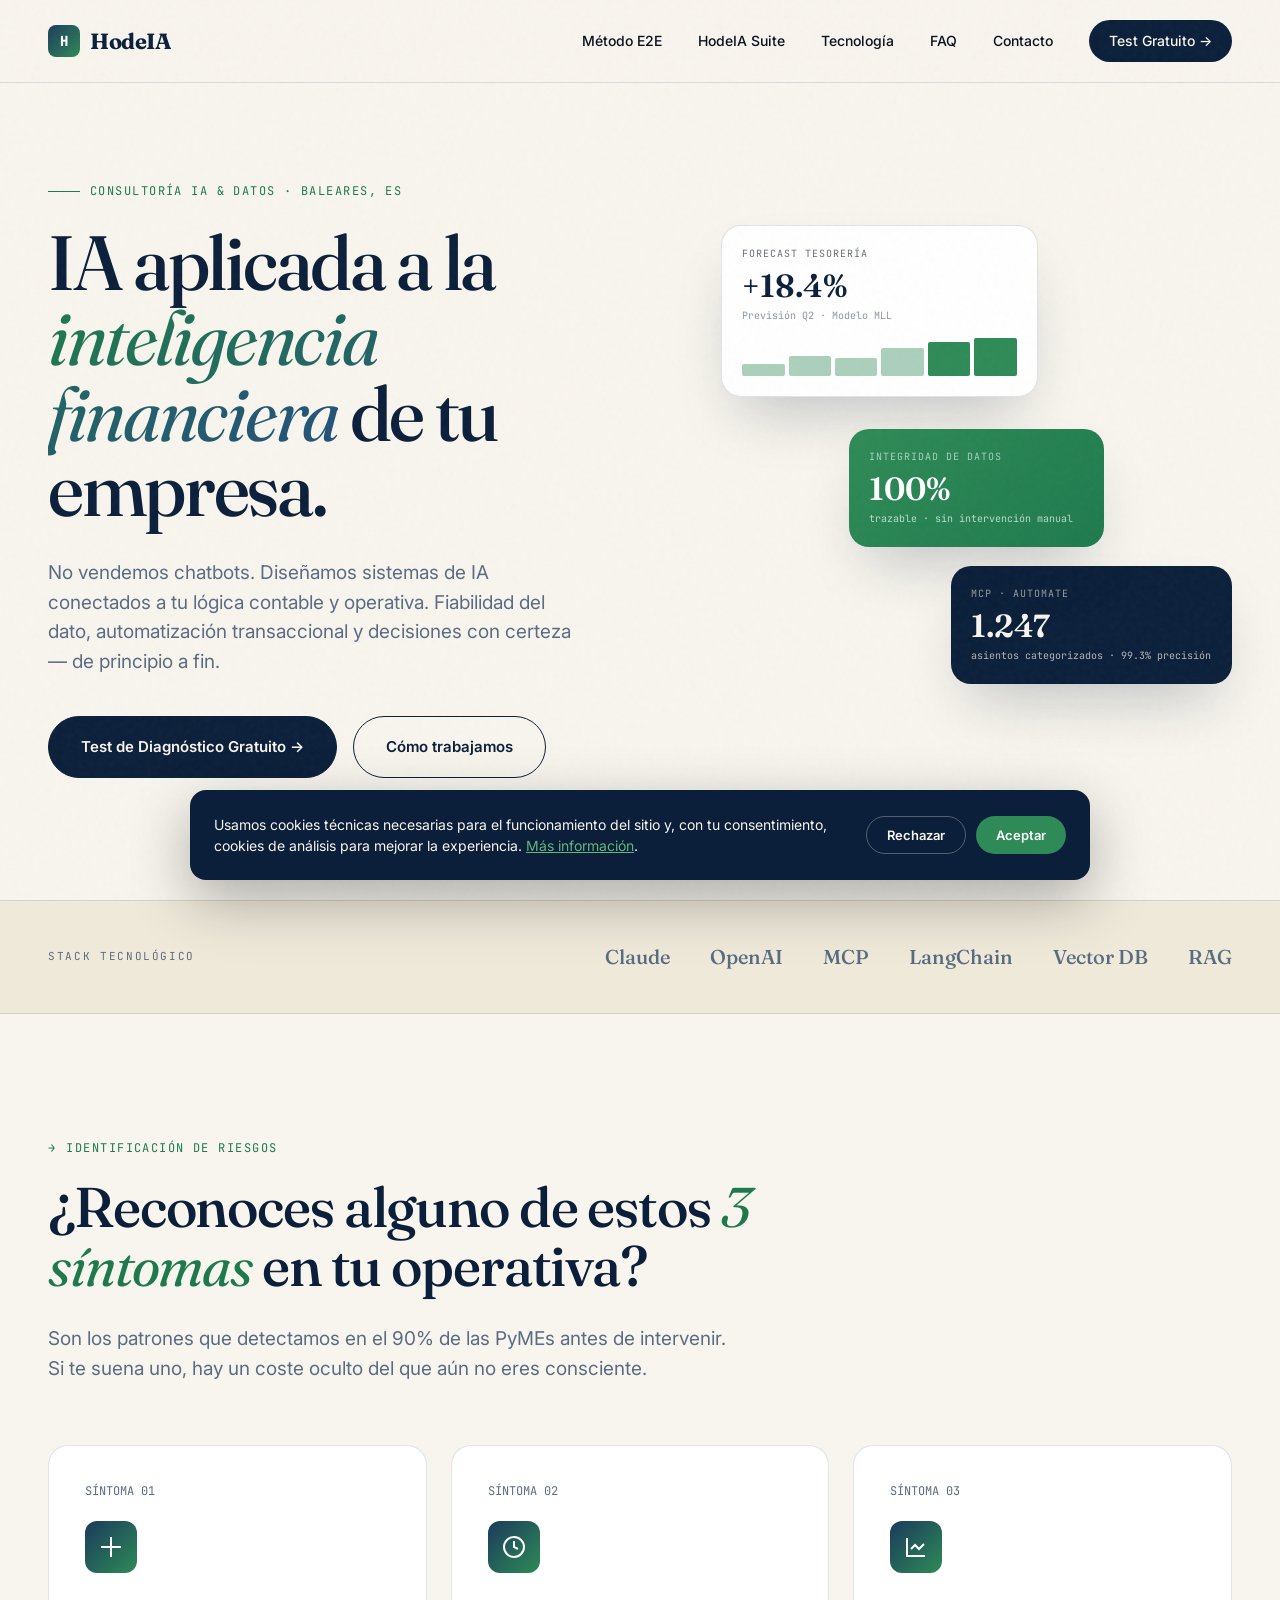
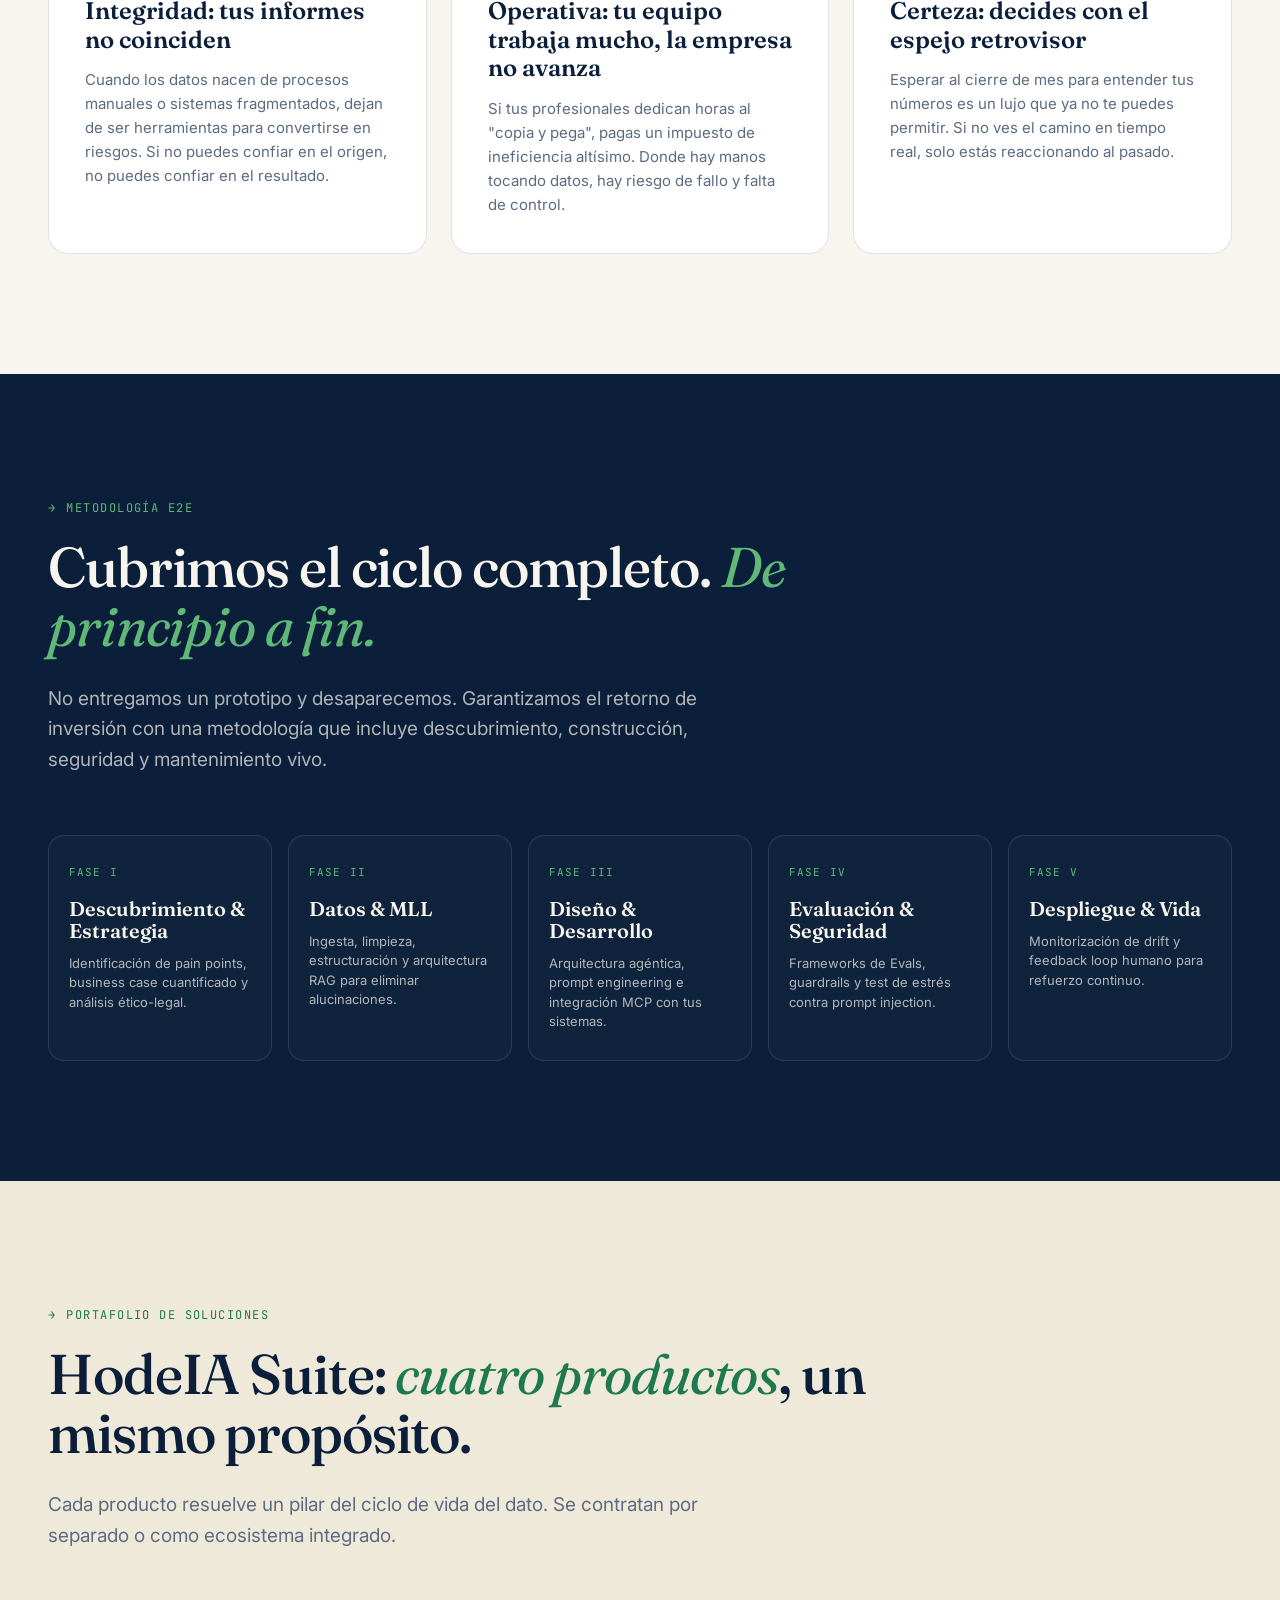
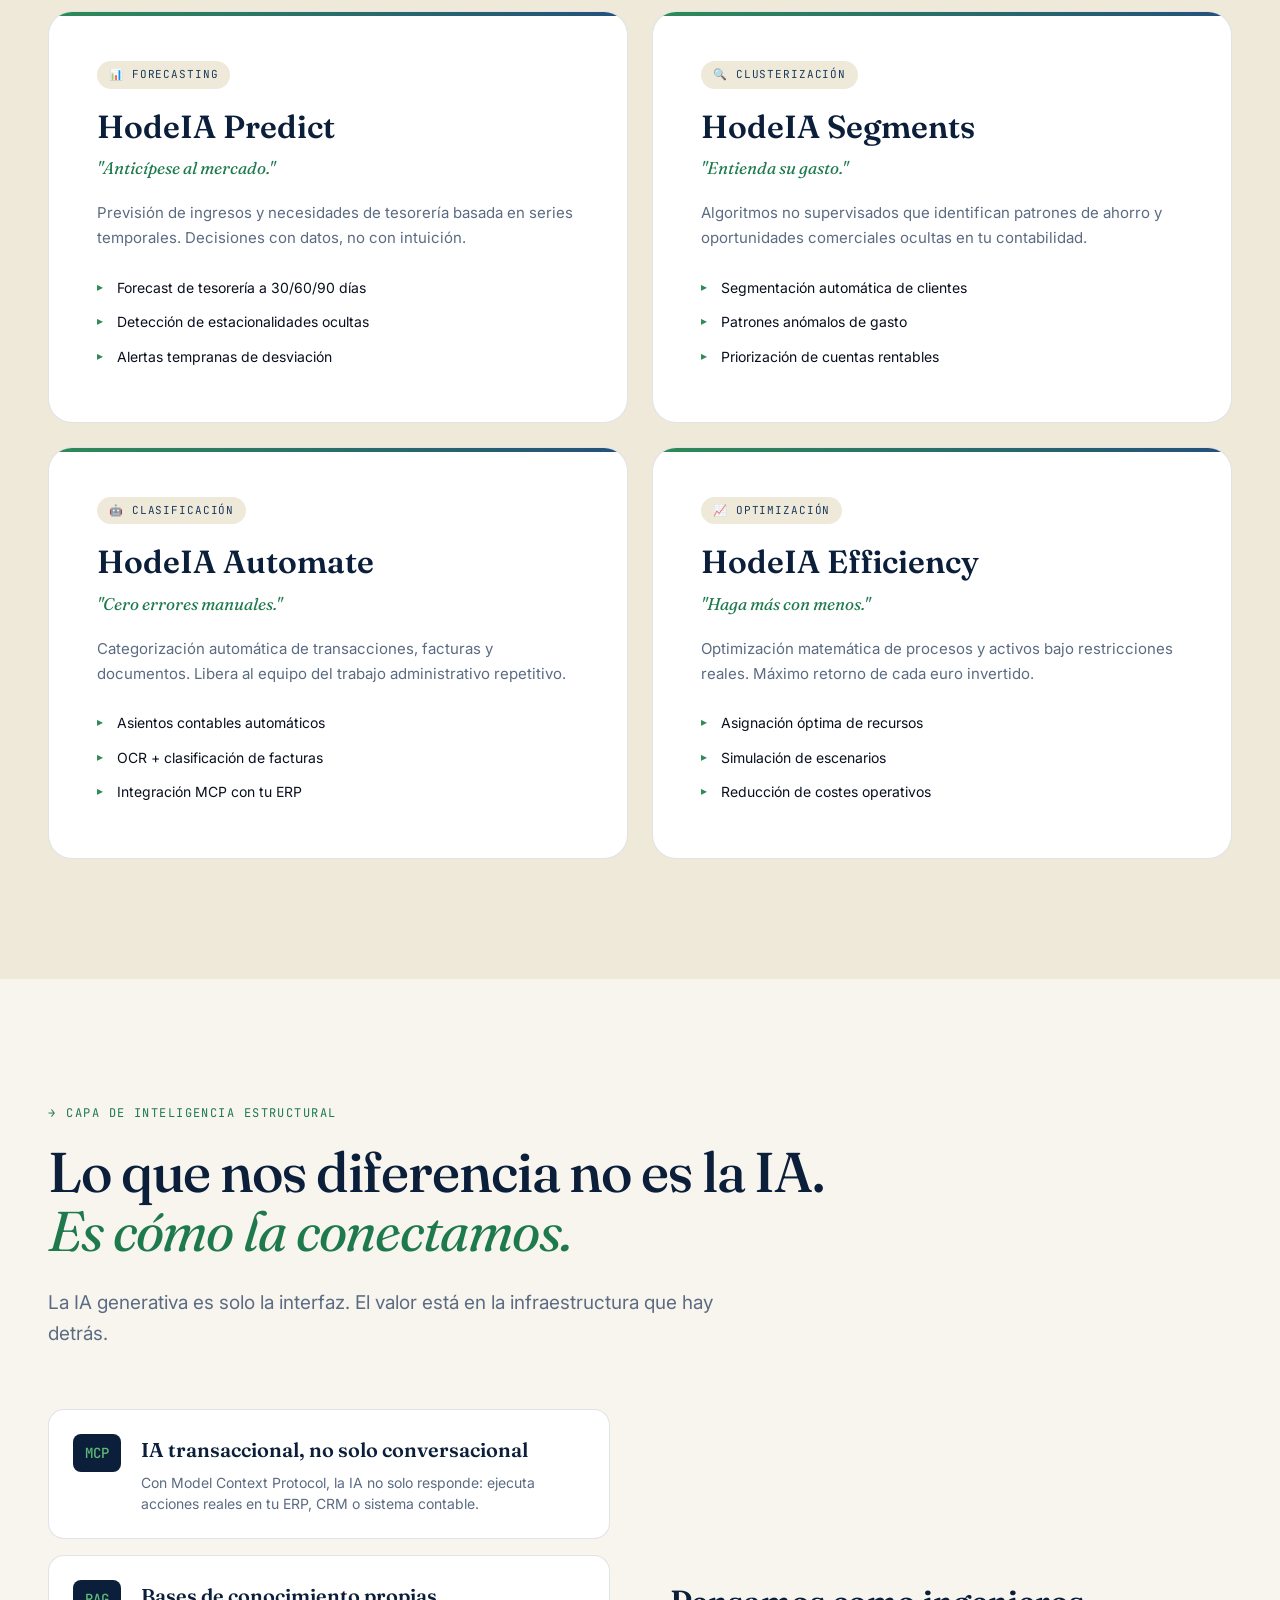
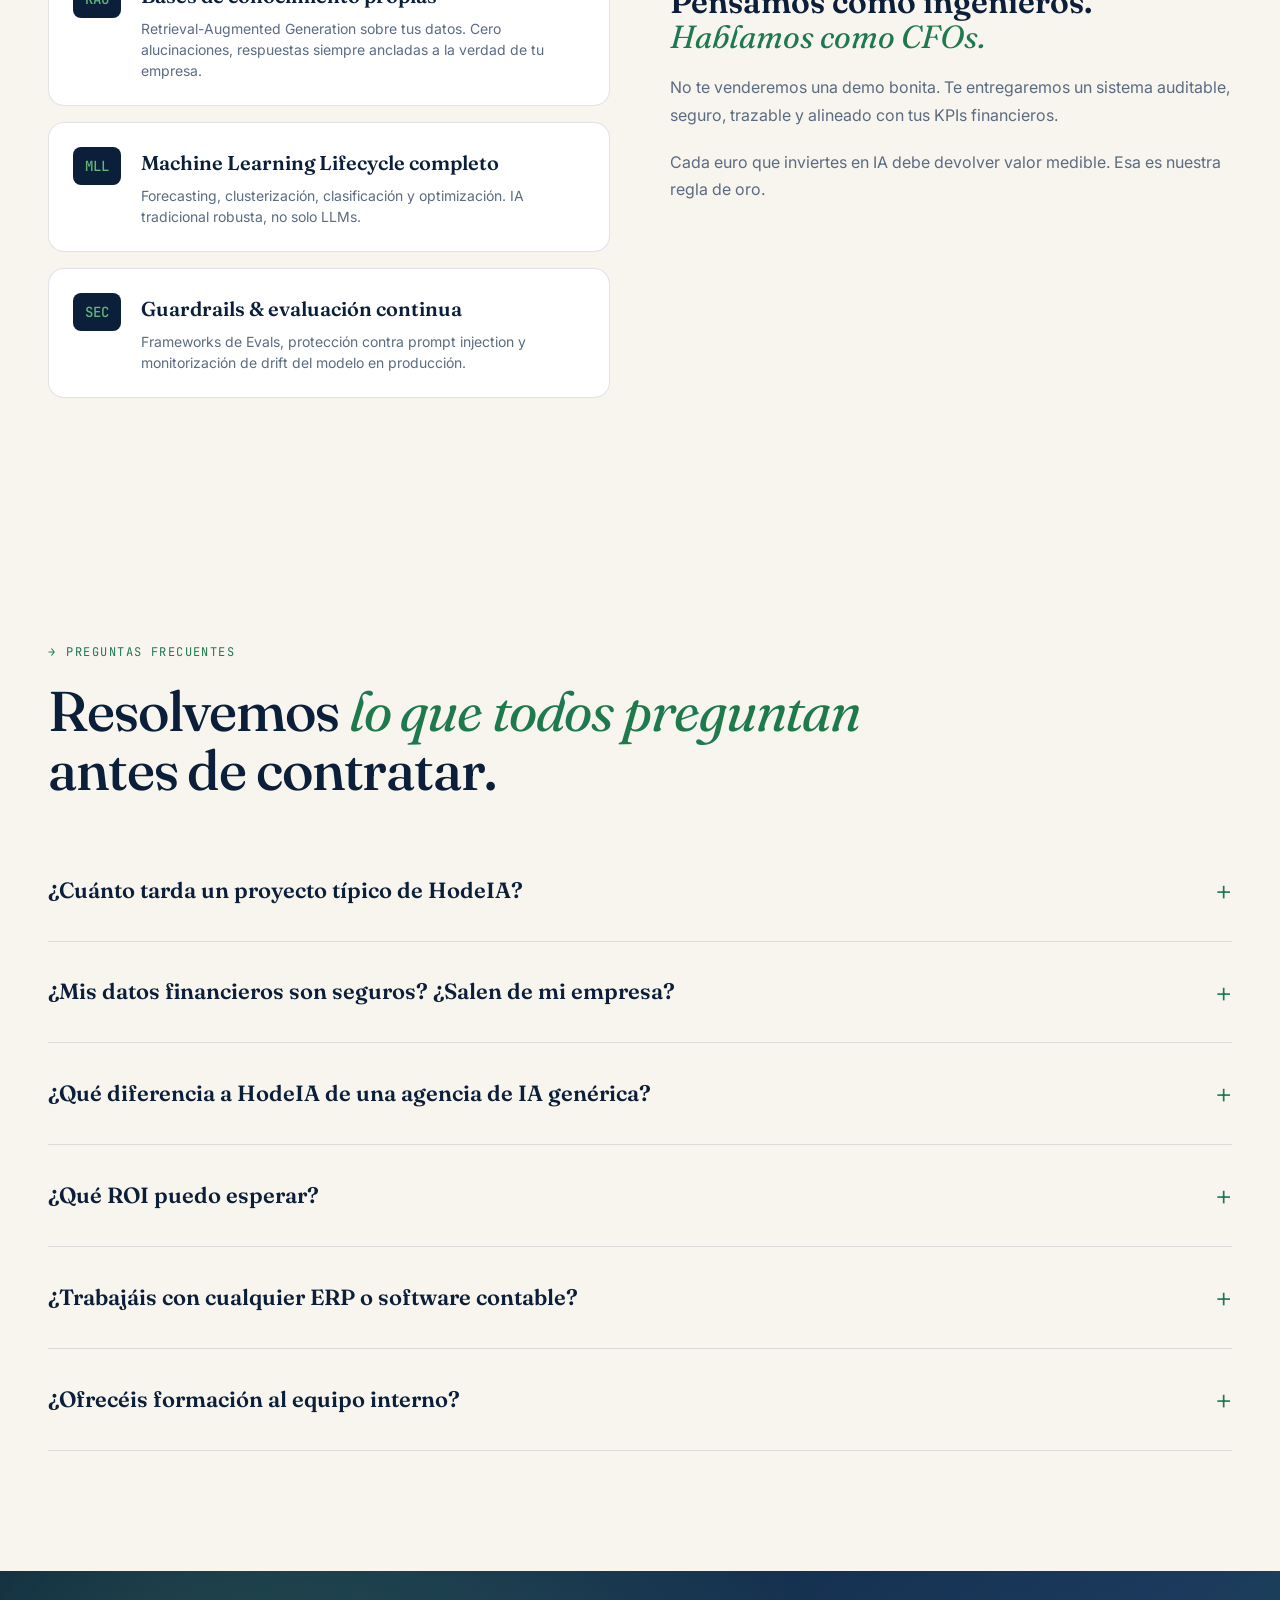
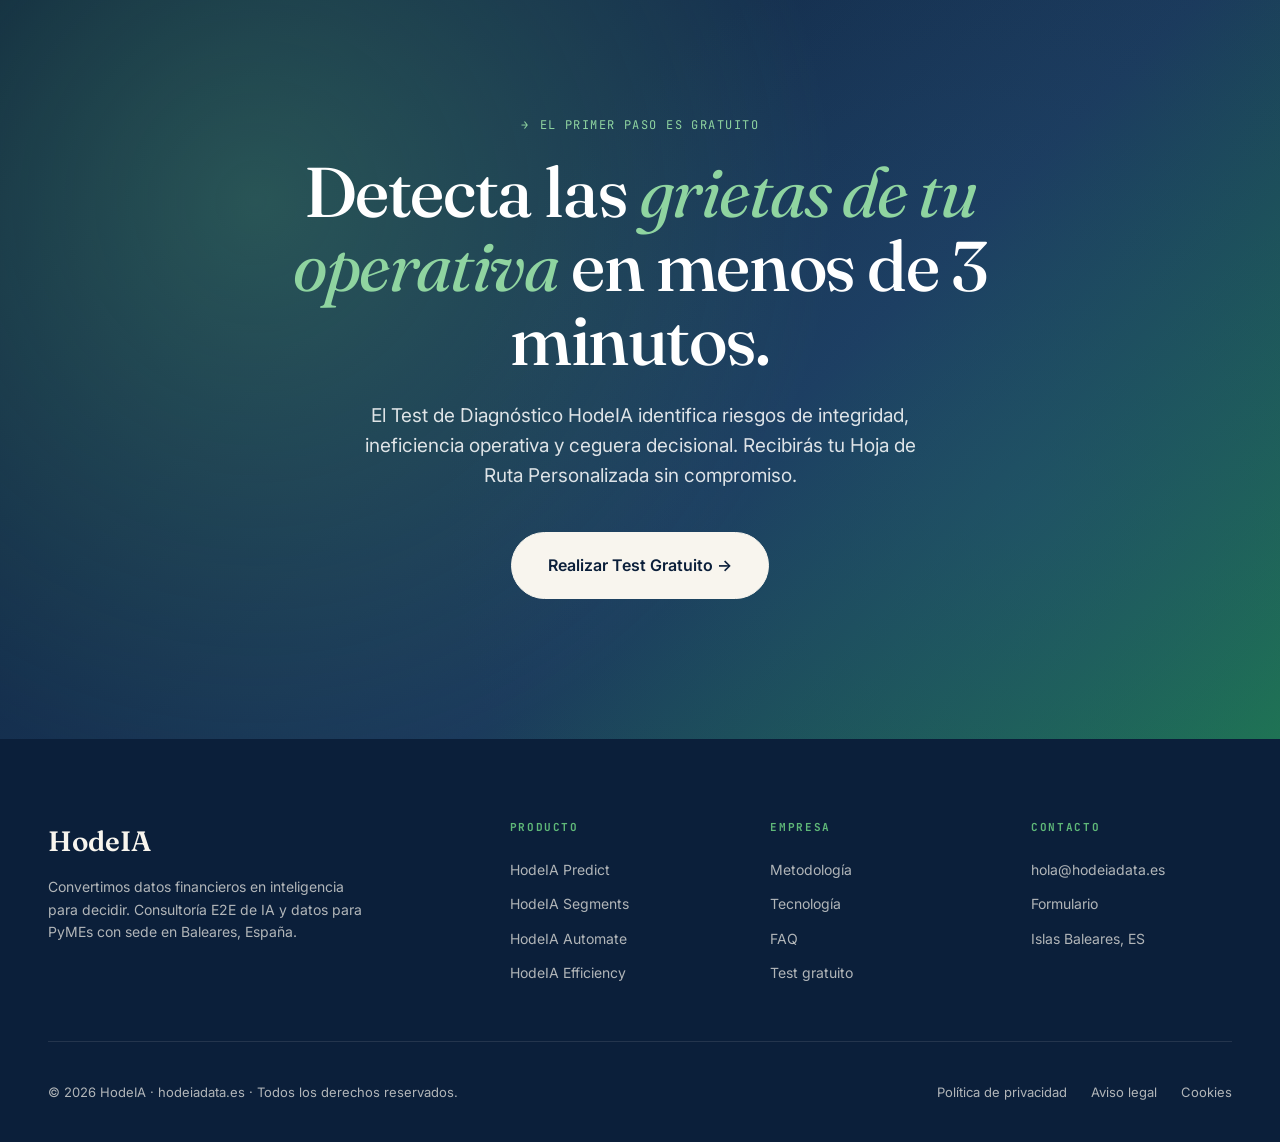
==== index.html @ e40161a8 "Primera subida de la web" ====
<!DOCTYPE html>
<html lang="es">
<head>
<meta charset="UTF-8" />
<meta name="viewport" content="width=device-width, initial-scale=1.0" />

<!-- SEO PRIMARIO -->
<title>HodeIA — Consultoría de IA y Datos para empresas | hodeiadata.es</title>
<meta name="description" content="Consultoría E2E de Inteligencia Artificial y datos para PyMEs. Saneamos tu operativa contable, automatizamos procesos con IA transaccional (MCP) y transformamos tus datos en decisiones. Baleares, España." />
<meta name="keywords" content="consultoría IA, inteligencia artificial empresas, automatización contable, MCP, RAG, machine learning PyMEs, IA Baleares, consultoría datos España" />
<meta name="author" content="HodeIA" />
<link rel="canonical" href="https://hodeiadata.es/" />

<!-- OPEN GRAPH (Facebook, LinkedIn, WhatsApp) -->
<meta property="og:type" content="website" />
<meta property="og:url" content="https://hodeiadata.es/" />
<meta property="og:title" content="HodeIA — IA aplicada a la inteligencia financiera de tu empresa" />
<meta property="og:description" content="Convertimos datos financieros en inteligencia para decidir. Consultoría E2E de IA y datos." />
<meta property="og:image" content="https://hodeiadata.es/og-image.png" />
<meta property="og:locale" content="es_ES" />

<!-- TWITTER -->
<meta name="twitter:card" content="summary_large_image" />
<meta name="twitter:title" content="HodeIA — IA aplicada a la inteligencia financiera de tu empresa" />
<meta name="twitter:description" content="Consultoría E2E de IA y datos para PyMEs." />

<!-- FAVICON -->
<link rel="icon" type="image/svg+xml" href="/favicon.svg" />
<link rel="apple-touch-icon" href="/apple-touch-icon.png" />

<!-- FUENTES -->
<link rel="preconnect" href="https://fonts.googleapis.com">
<link rel="preconnect" href="https://fonts.gstatic.com" crossorigin>
<link href="https://fonts.googleapis.com/css2?family=Fraunces:opsz,wght@9..144,400;9..144,500;9..144,600;9..144,700;9..144,900&family=Inter:wght@300;400;500;600;700&family=JetBrains+Mono:wght@400;500&display=swap" rel="stylesheet">

<!-- SCHEMA.ORG -->
<script type="application/ld+json">
{
  "@context": "https://schema.org",
  "@type": "ProfessionalService",
  "name": "HodeIA",
  "url": "https://hodeiadata.es",
  "logo": "https://hodeiadata.es/logo.png",
  "description": "Consultoría E2E de Inteligencia Artificial y datos para PyMEs. Fiabilidad del dato, automatización transaccional y decisiones con certeza.",
  "address": {
    "@type": "PostalAddress",
    "addressRegion": "Islas Baleares",
    "addressCountry": "ES"
  },
  "email": "hola@hodeiadata.es",
  "serviceType": ["Consultoría de Inteligencia Artificial", "Automatización Contable", "Machine Learning", "Análisis de Datos"],
  "areaServed": "España"
}
</script>

<link rel="stylesheet" href="/styles.css" />
</head>
<body>

<!-- ============ NAV ============ -->
<nav>
  <a href="/" class="logo">
    <span class="logo-mark">H</span>
    HodeIA
  </a>
  <div class="nav-links">
    <a href="#metodo">Método E2E</a>
    <a href="#suite">HodeIA Suite</a>
    <a href="#tecnologia">Tecnología</a>
    <a href="#faq">FAQ</a>
    <a href="/contacto.html">Contacto</a>
    <a href="https://tally.so/r/2EvxGj" class="btn-nav">Test Gratuito →</a>
  </div>
  <button class="menu-toggle" aria-label="Menú" onclick="document.querySelector('.nav-links').classList.toggle('open')">☰</button>
</nav>

<!-- ============ HERO ============ -->
<section class="hero">
  <div class="hero-content">
    <div class="hero-label">Consultoría IA & Datos · Baleares, ES</div>
    <h1>IA aplicada a la <em>inteligencia financiera</em> de tu empresa.</h1>
    <p class="lead">
      No vendemos chatbots. Diseñamos sistemas de IA conectados a tu lógica contable y operativa. Fiabilidad del dato, automatización transaccional y decisiones con certeza — de principio a fin.
    </p>
    <div class="hero-ctas">
      <a href="https://tally.so/r/2EvxGj" class="btn-primary">Test de Diagnóstico Gratuito →</a>
      <a href="#metodo" class="btn-secondary">Cómo trabajamos</a>
    </div>
  </div>
  <div class="hero-visual">
    <div class="hero-card card-1">
      <div class="card-title">Forecast Tesorería</div>
      <div class="card-value" style="color: var(--navy-900);">+18.4%</div>
      <div class="card-sub" style="color: var(--muted);">Previsión Q2 · Modelo MLL</div>
      <div class="chart-bars" style="color: var(--green-500);">
        <span></span><span></span><span></span><span></span><span></span><span></span>
      </div>
    </div>
    <div class="hero-card card-2">
      <div class="card-title">MCP · Automate</div>
      <div class="card-value">1.247</div>
      <div class="card-sub">asientos categorizados · 99.3% precisión</div>
    </div>
    <div class="hero-card card-3">
      <div class="card-title">Integridad de Datos</div>
      <div class="card-value">100%</div>
      <div class="card-sub">trazable · sin intervención manual</div>
    </div>
  </div>
</section>

<!-- ============ TRUST BAR ============ -->
<div class="trust">
  <div class="trust-inner">
    <div class="trust-label">Stack tecnológico</div>
    <div class="trust-items">
      <span>Claude</span>
      <span>OpenAI</span>
      <span>MCP</span>
      <span>LangChain</span>
      <span>Vector DB</span>
      <span>RAG</span>
    </div>
  </div>
</div>

<!-- ============ SÍNTOMAS ============ -->
<section class="symptoms" id="sintomas">
  <div class="container">
    <div class="section-label">Identificación de riesgos</div>
    <h2 class="section-title">¿Reconoces alguno de estos <em>3 síntomas</em> en tu operativa?</h2>
    <p class="section-lead">Son los patrones que detectamos en el 90% de las PyMEs antes de intervenir. Si te suena uno, hay un coste oculto del que aún no eres consciente.</p>

    <div class="symptoms-grid">
      <div class="symptom">
        <div class="symptom-num">SÍNTOMA 01</div>
        <div class="symptom-icon">
          <svg width="24" height="24" viewBox="0 0 24 24" fill="none" stroke="currentColor" stroke-width="2"><path d="M12 2v20M2 12h20"/></svg>
        </div>
        <h3>Integridad: tus informes no coinciden</h3>
        <p>Cuando los datos nacen de procesos manuales o sistemas fragmentados, dejan de ser herramientas para convertirse en riesgos. Si no puedes confiar en el origen, no puedes confiar en el resultado.</p>
      </div>
      <div class="symptom">
        <div class="symptom-num">SÍNTOMA 02</div>
        <div class="symptom-icon">
          <svg width="24" height="24" viewBox="0 0 24 24" fill="none" stroke="currentColor" stroke-width="2"><circle cx="12" cy="12" r="10"/><path d="M12 6v6l4 2"/></svg>
        </div>
        <h3>Operativa: tu equipo trabaja mucho, la empresa no avanza</h3>
        <p>Si tus profesionales dedican horas al "copia y pega", pagas un impuesto de ineficiencia altísimo. Donde hay manos tocando datos, hay riesgo de fallo y falta de control.</p>
      </div>
      <div class="symptom">
        <div class="symptom-num">SÍNTOMA 03</div>
        <div class="symptom-icon">
          <svg width="24" height="24" viewBox="0 0 24 24" fill="none" stroke="currentColor" stroke-width="2"><path d="M3 3v18h18"/><path d="M7 14l4-4 4 4 5-5"/></svg>
        </div>
        <h3>Certeza: decides con el espejo retrovisor</h3>
        <p>Esperar al cierre de mes para entender tus números es un lujo que ya no te puedes permitir. Si no ves el camino en tiempo real, solo estás reaccionando al pasado.</p>
      </div>
    </div>
  </div>
</section>

<!-- ============ MÉTODO E2E ============ -->
<section class="method" id="metodo">
  <div class="container">
    <div class="section-label">Metodología E2E</div>
    <h2 class="section-title">Cubrimos el ciclo completo. <em>De principio a fin.</em></h2>
    <p class="section-lead">No entregamos un prototipo y desaparecemos. Garantizamos el retorno de inversión con una metodología que incluye descubrimiento, construcción, seguridad y mantenimiento vivo.</p>

    <div class="phases">
      <div class="phase">
        <div class="phase-num">FASE I</div>
        <h4>Descubrimiento & Estrategia</h4>
        <p>Identificación de pain points, business case cuantificado y análisis ético-legal.</p>
      </div>
      <div class="phase">
        <div class="phase-num">FASE II</div>
        <h4>Datos & MLL</h4>
        <p>Ingesta, limpieza, estructuración y arquitectura RAG para eliminar alucinaciones.</p>
      </div>
      <div class="phase">
        <div class="phase-num">FASE III</div>
        <h4>Diseño & Desarrollo</h4>
        <p>Arquitectura agéntica, prompt engineering e integración MCP con tus sistemas.</p>
      </div>
      <div class="phase">
        <div class="phase-num">FASE IV</div>
        <h4>Evaluación & Seguridad</h4>
        <p>Frameworks de Evals, guardrails y test de estrés contra prompt injection.</p>
      </div>
      <div class="phase">
        <div class="phase-num">FASE V</div>
        <h4>Despliegue & Vida</h4>
        <p>Monitorización de drift y feedback loop humano para refuerzo continuo.</p>
      </div>
    </div>
  </div>
</section>

<!-- ============ HODEIA SUITE ============ -->
<section class="suite" id="suite">
  <div class="container">
    <div class="section-label">Portafolio de soluciones</div>
    <h2 class="section-title">HodeIA Suite: <em>cuatro productos</em>, un mismo propósito.</h2>
    <p class="section-lead">Cada producto resuelve un pilar del ciclo de vida del dato. Se contratan por separado o como ecosistema integrado.</p>

    <div class="suite-grid">
      <div class="product">
        <div class="product-tag">📊 FORECASTING</div>
        <h3>HodeIA Predict</h3>
        <div class="tagline">"Anticípese al mercado."</div>
        <p>Previsión de ingresos y necesidades de tesorería basada en series temporales. Decisiones con datos, no con intuición.</p>
        <ul>
          <li>Forecast de tesorería a 30/60/90 días</li>
          <li>Detección de estacionalidades ocultas</li>
          <li>Alertas tempranas de desviación</li>
        </ul>
      </div>
      <div class="product">
        <div class="product-tag">🔍 CLUSTERIZACIÓN</div>
        <h3>HodeIA Segments</h3>
        <div class="tagline">"Entienda su gasto."</div>
        <p>Algoritmos no supervisados que identifican patrones de ahorro y oportunidades comerciales ocultas en tu contabilidad.</p>
        <ul>
          <li>Segmentación automática de clientes</li>
          <li>Patrones anómalos de gasto</li>
          <li>Priorización de cuentas rentables</li>
        </ul>
      </div>
      <div class="product">
        <div class="product-tag">🤖 CLASIFICACIÓN</div>
        <h3>HodeIA Automate</h3>
        <div class="tagline">"Cero errores manuales."</div>
        <p>Categorización automática de transacciones, facturas y documentos. Libera al equipo del trabajo administrativo repetitivo.</p>
        <ul>
          <li>Asientos contables automáticos</li>
          <li>OCR + clasificación de facturas</li>
          <li>Integración MCP con tu ERP</li>
        </ul>
      </div>
      <div class="product">
        <div class="product-tag">📈 OPTIMIZACIÓN</div>
        <h3>HodeIA Efficiency</h3>
        <div class="tagline">"Haga más con menos."</div>
        <p>Optimización matemática de procesos y activos bajo restricciones reales. Máximo retorno de cada euro invertido.</p>
        <ul>
          <li>Asignación óptima de recursos</li>
          <li>Simulación de escenarios</li>
          <li>Reducción de costes operativos</li>
        </ul>
      </div>
    </div>
  </div>
</section>

<!-- ============ TECNOLOGÍA ============ -->
<section class="tech" id="tecnologia">
  <div class="container">
    <div class="section-label">Capa de inteligencia estructural</div>
    <h2 class="section-title">Lo que nos diferencia no es la IA. <em>Es cómo la conectamos.</em></h2>
    <p class="section-lead">La IA generativa es solo la interfaz. El valor está en la infraestructura que hay detrás.</p>

    <div class="tech-grid">
      <div class="tech-items">
        <div class="tech-item">
          <div class="tech-code">MCP</div>
          <div>
            <h4>IA transaccional, no solo conversacional</h4>
            <p>Con Model Context Protocol, la IA no solo responde: ejecuta acciones reales en tu ERP, CRM o sistema contable.</p>
          </div>
        </div>
        <div class="tech-item">
          <div class="tech-code">RAG</div>
          <div>
            <h4>Bases de conocimiento propias</h4>
            <p>Retrieval-Augmented Generation sobre tus datos. Cero alucinaciones, respuestas siempre ancladas a la verdad de tu empresa.</p>
          </div>
        </div>
        <div class="tech-item">
          <div class="tech-code">MLL</div>
          <div>
            <h4>Machine Learning Lifecycle completo</h4>
            <p>Forecasting, clusterización, clasificación y optimización. IA tradicional robusta, no solo LLMs.</p>
          </div>
        </div>
        <div class="tech-item">
          <div class="tech-code">SEC</div>
          <div>
            <h4>Guardrails & evaluación continua</h4>
            <p>Frameworks de Evals, protección contra prompt injection y monitorización de drift del modelo en producción.</p>
          </div>
        </div>
      </div>
      <div class="tech-quote">
        <h3>
          Pensamos como ingenieros. <em>Hablamos como CFOs.</em>
        </h3>
        <p>
          No te venderemos una demo bonita. Te entregaremos un sistema auditable, seguro, trazable y alineado con tus KPIs financieros.
        </p>
        <p>
          Cada euro que inviertes en IA debe devolver valor medible. Esa es nuestra regla de oro.
        </p>
      </div>
    </div>
  </div>
</section>

<!-- ============ FAQ ============ -->
<section class="faq" id="faq">
  <div class="container">
    <div class="section-label">Preguntas frecuentes</div>
    <h2 class="section-title">Resolvemos <em>lo que todos preguntan</em> antes de contratar.</h2>

    <div class="faq-list">
      <details class="faq-item">
        <summary>¿Cuánto tarda un proyecto típico de HodeIA?</summary>
        <p>Depende del alcance. Un proyecto de HodeIA Automate se entrega en 4-6 semanas. Una implantación completa E2E con arquitectura agéntica e integración MCP suele oscilar entre 3 y 5 meses. El test de diagnóstico inicial te entrega una estimación precisa en menos de 3 minutos.</p>
      </details>
      <details class="faq-item">
        <summary>¿Mis datos financieros son seguros? ¿Salen de mi empresa?</summary>
        <p>Priorizamos arquitecturas donde los datos sensibles permanecen en tu infraestructura. Usamos RAG privado, modelos locales cuando el caso lo exige y cumplimos RGPD y LOPDGDD. Cada proyecto incluye un análisis de cumplimiento legal en la Fase I.</p>
      </details>
      <details class="faq-item">
        <summary>¿Qué diferencia a HodeIA de una agencia de IA genérica?</summary>
        <p>Tres cosas: (1) fundamento económico — entendemos la lógica financiera de tu negocio, no solo la tecnológica; (2) metodología E2E — cubrimos desde el descubrimiento hasta el mantenimiento vivo; (3) IA transaccional real vía MCP — nuestros sistemas ejecutan, no solo recomiendan.</p>
      </details>
      <details class="faq-item">
        <summary>¿Qué ROI puedo esperar?</summary>
        <p>En la Fase I cuantificamos el business case antes de construir nada. Casos típicos: 40-70% de reducción en horas administrativas con HodeIA Automate, 15-25% de mejora en precisión de previsión con HodeIA Predict. Sin ROI claro, no avanzamos al desarrollo.</p>
      </details>
      <details class="faq-item">
        <summary>¿Trabajáis con cualquier ERP o software contable?</summary>
        <p>Sí. La capa MCP nos permite integrar con prácticamente cualquier sistema que exponga API o base de datos accesible: Sage, A3, Holded, SAP, Odoo, Dynamics, sistemas custom, etc. En la Fase II validamos la compatibilidad técnica.</p>
      </details>
      <details class="faq-item">
        <summary>¿Ofrecéis formación al equipo interno?</summary>
        <p>Sí. Nuestro objetivo no es generar dependencia. Cada proyecto incluye transferencia de conocimiento, documentación técnica y formación específica para que tu equipo pueda operar y evolucionar el sistema.</p>
      </details>
    </div>
  </div>
</section>

<!-- ============ CTA FINAL ============ -->
<section class="final-cta">
  <div class="container">
    <div class="section-label">El primer paso es gratuito</div>
    <h2>Detecta las <em>grietas de tu operativa</em> en menos de 3 minutos.</h2>
    <p>El Test de Diagnóstico HodeIA identifica riesgos de integridad, ineficiencia operativa y ceguera decisional. Recibirás tu Hoja de Ruta Personalizada sin compromiso.</p>
    <a href="https://tally.so/r/2EvxGj" class="btn-primary">Realizar Test Gratuito →</a>
  </div>
</section>

<!-- ============ FOOTER ============ -->
<footer>
  <div class="footer-grid">
    <div class="footer-brand">
      <h3>HodeIA</h3>
      <p>Convertimos datos financieros en inteligencia para decidir. Consultoría E2E de IA y datos para PyMEs con sede en Baleares, España.</p>
    </div>
    <div class="footer-col">
      <h5>Producto</h5>
      <a href="#suite">HodeIA Predict</a>
      <a href="#suite">HodeIA Segments</a>
      <a href="#suite">HodeIA Automate</a>
      <a href="#suite">HodeIA Efficiency</a>
    </div>
    <div class="footer-col">
      <h5>Empresa</h5>
      <a href="#metodo">Metodología</a>
      <a href="#tecnologia">Tecnología</a>
      <a href="#faq">FAQ</a>
      <a href="https://tally.so/r/2EvxGj">Test gratuito</a>
    </div>
    <div class="footer-col">
      <h5>Contacto</h5>
      <a href="mailto:hola@hodeiadata.es">hola@hodeiadata.es</a>
      <a href="/contacto.html">Formulario</a>
      <span style="display:block;padding:6px 0;font-size:14px;">Islas Baleares, ES</span>
    </div>
  </div>
  <div class="footer-bottom">
    <span>© 2026 HodeIA · hodeiadata.es · Todos los derechos reservados.</span>
    <span style="display: flex; gap: 24px; flex-wrap: wrap;">
      <a href="/privacidad.html">Política de privacidad</a>
      <a href="/aviso-legal.html">Aviso legal</a>
      <a href="/cookies.html">Cookies</a>
    </span>
  </div>
</footer>

<script>
// Cookie banner simple
(function(){
  if(localStorage.getItem('hodeia_cookies')==='accepted') return;
  var banner=document.createElement('div');
  banner.className='cookie-banner';
  banner.innerHTML='<div class="cookie-inner"><p>Usamos cookies técnicas necesarias para el funcionamiento del sitio y, con tu consentimiento, cookies de análisis para mejorar la experiencia. <a href="/cookies.html">Más información</a>.</p><div class="cookie-btns"><button onclick="rejectCookies()" class="btn-cookie-reject">Rechazar</button><button onclick="acceptCookies()" class="btn-cookie-accept">Aceptar</button></div></div>';
  document.body.appendChild(banner);
})();
function acceptCookies(){localStorage.setItem('hodeia_cookies','accepted');document.querySelector('.cookie-banner').remove();}
function rejectCookies(){localStorage.setItem('hodeia_cookies','rejected');document.querySelector('.cookie-banner').remove();}
</script>

</body>
</html>
---- styles.css ----
:root {
  --navy-900: #0B1F3A;
  --navy-800: #1B3A5C;
  --navy-700: #24507A;
  --green-600: #1E7A4D;
  --green-500: #2E8B57;
  --green-400: #5FB878;
  --green-300: #8FD4A0;
  --cream: #F8F5EE;
  --cream-dark: #EFE9DA;
  --ink: #0A0F1E;
  --muted: #5B6B82;
  --line: rgba(11, 31, 58, 0.12);
  --accent: #D97757;
}
* { margin: 0; padding: 0; box-sizing: border-box; }
html { scroll-behavior: smooth; }
body {
  font-family: 'Inter', sans-serif;
  background: var(--cream);
  color: var(--ink);
  font-size: 16px;
  line-height: 1.6;
  overflow-x: hidden;
}
body::before {
  content: '';
  position: fixed;
  inset: 0;
  pointer-events: none;
  z-index: 9999;
  opacity: 0.035;
  background-image: url("data:image/svg+xml,%3Csvg viewBox='0 0 200 200' xmlns='http://www.w3.org/2000/svg'%3E%3Cfilter id='n'%3E%3CfeTurbulence type='fractalNoise' baseFrequency='0.85' numOctaves='3'/%3E%3C/filter%3E%3Crect width='100%25' height='100%25' filter='url(%23n)'/%3E%3C/svg%3E");
}

/* ===== NAV ===== */
nav {
  position: fixed; top: 0; left: 0; right: 0; z-index: 100;
  padding: 20px 48px;
  display: flex; justify-content: space-between; align-items: center;
  backdrop-filter: blur(14px);
  background: rgba(248, 245, 238, 0.82);
  border-bottom: 1px solid var(--line);
}
.logo {
  font-family: 'Fraunces', serif;
  font-weight: 700;
  font-size: 22px;
  letter-spacing: -0.02em;
  color: var(--navy-900);
  display: flex; align-items: center; gap: 10px;
  text-decoration: none;
}
.logo-mark {
  width: 32px; height: 32px;
  background: linear-gradient(135deg, var(--navy-800), var(--green-500));
  border-radius: 8px;
  display: grid; place-items: center;
  color: white; font-weight: 900; font-size: 14px;
  font-family: 'JetBrains Mono', monospace;
}
.nav-links { display: flex; gap: 36px; align-items: center; }
.nav-links a {
  text-decoration: none; color: var(--ink);
  font-size: 14px; font-weight: 500;
  transition: color 0.2s;
}
.nav-links a:hover { color: var(--green-600); }
.btn-nav {
  background: var(--navy-900) !important; color: var(--cream) !important;
  padding: 10px 20px; border-radius: 100px;
  font-size: 13px; font-weight: 600;
  border: none; cursor: pointer;
  transition: transform 0.2s, background 0.2s;
}
.btn-nav:hover { background: var(--green-600) !important; transform: translateY(-1px); }
.menu-toggle {
  display: none;
  background: none; border: none;
  font-size: 24px; cursor: pointer;
  color: var(--navy-900);
}

/* ===== HERO ===== */
.hero {
  min-height: 100vh;
  padding: 140px 48px 80px;
  display: grid; grid-template-columns: 1.2fr 1fr; gap: 60px;
  align-items: center;
  position: relative;
  max-width: 1400px;
  margin: 0 auto;
}
.hero-label {
  font-family: 'JetBrains Mono', monospace;
  font-size: 12px;
  letter-spacing: 0.12em;
  text-transform: uppercase;
  color: var(--green-600);
  margin-bottom: 24px;
  display: flex; align-items: center; gap: 10px;
}
.hero-label::before {
  content: ''; width: 32px; height: 1px; background: var(--green-600);
}
.hero h1 {
  font-family: 'Fraunces', serif;
  font-size: clamp(40px, 6vw, 84px);
  font-weight: 500;
  line-height: 0.98;
  letter-spacing: -0.03em;
  color: var(--navy-900);
  margin-bottom: 32px;
}
.hero h1 em {
  font-style: italic;
  font-weight: 400;
  background: linear-gradient(135deg, var(--green-600), var(--navy-700));
  -webkit-background-clip: text;
  -webkit-text-fill-color: transparent;
  background-clip: text;
}
.hero p.lead {
  font-size: 19px;
  color: var(--muted);
  margin-bottom: 40px;
  max-width: 540px;
  line-height: 1.55;
}
.hero-ctas { display: flex; gap: 16px; flex-wrap: wrap; }
.btn-primary {
  background: var(--navy-900); color: var(--cream);
  padding: 18px 32px; border-radius: 100px;
  font-size: 15px; font-weight: 600;
  text-decoration: none; display: inline-flex; align-items: center; gap: 10px;
  transition: all 0.3s;
  border: 1px solid var(--navy-900);
  cursor: pointer;
}
.btn-primary:hover { background: var(--green-600); border-color: var(--green-600); transform: translateY(-2px); }
.btn-secondary {
  background: transparent; color: var(--navy-900);
  padding: 18px 32px; border-radius: 100px;
  font-size: 15px; font-weight: 600;
  text-decoration: none; display: inline-flex; align-items: center; gap: 10px;
  border: 1px solid var(--navy-900);
  transition: all 0.3s;
}
.btn-secondary:hover { background: var(--navy-900); color: var(--cream); }

.hero-visual {
  position: relative;
  aspect-ratio: 1;
  max-width: 520px;
  justify-self: end;
  width: 100%;
}
.hero-card {
  position: absolute;
  background: white;
  border-radius: 20px;
  padding: 20px;
  box-shadow: 0 30px 60px -20px rgba(11, 31, 58, 0.25);
  font-family: 'JetBrains Mono', monospace;
  font-size: 11px;
}
.card-1 {
  top: 0; left: 0; width: 62%;
  border: 1px solid var(--line);
  animation: float1 6s ease-in-out infinite;
}
.card-2 {
  bottom: 10%; right: 0; width: 55%;
  background: var(--navy-900); color: var(--cream);
  animation: float2 7s ease-in-out infinite;
}
.card-3 {
  top: 40%; left: 25%; width: 50%;
  background: linear-gradient(135deg, var(--green-500), var(--green-600));
  color: white;
  animation: float3 5s ease-in-out infinite;
}
@keyframes float1 { 0%,100% { transform: translateY(0); } 50% { transform: translateY(-12px); } }
@keyframes float2 { 0%,100% { transform: translateY(0); } 50% { transform: translateY(10px); } }
@keyframes float3 { 0%,100% { transform: translate(-50%,-50%) rotate(-3deg); } 50% { transform: translate(-50%,-45%) rotate(-5deg); } }
.card-title { opacity: 0.6; font-size: 10px; margin-bottom: 8px; text-transform: uppercase; letter-spacing: 0.1em; }
.card-value { font-family: 'Fraunces', serif; font-size: 32px; font-weight: 600; line-height: 1; }
.card-sub { font-size: 10px; margin-top: 6px; opacity: 0.7; }
.chart-bars { display: flex; gap: 4px; align-items: flex-end; height: 40px; margin-top: 12px; }
.chart-bars span { flex: 1; background: currentColor; opacity: 0.4; border-radius: 2px; }
.chart-bars span:nth-child(1) { height: 30%; }
.chart-bars span:nth-child(2) { height: 50%; }
.chart-bars span:nth-child(3) { height: 45%; }
.chart-bars span:nth-child(4) { height: 70%; }
.chart-bars span:nth-child(5) { height: 85%; opacity: 1; }
.chart-bars span:nth-child(6) { height: 95%; opacity: 1; }

/* ===== TRUST BAR ===== */
.trust {
  padding: 40px 48px;
  border-top: 1px solid var(--line);
  border-bottom: 1px solid var(--line);
  background: var(--cream-dark);
}
.trust-inner { max-width: 1200px; margin: 0 auto; display: flex; align-items: center; justify-content: space-between; flex-wrap: wrap; gap: 30px; }
.trust-label { font-family: 'JetBrains Mono', monospace; font-size: 11px; text-transform: uppercase; letter-spacing: 0.15em; color: var(--muted); }
.trust-items { display: flex; gap: 40px; flex-wrap: wrap; font-family: 'Fraunces', serif; font-size: 20px; font-weight: 500; color: var(--navy-800); }
.trust-items span { opacity: 0.7; }

/* ===== SECTION BASE ===== */
section { padding: 120px 48px; }
.container { max-width: 1200px; margin: 0 auto; }
.section-label {
  font-family: 'JetBrains Mono', monospace;
  font-size: 12px;
  letter-spacing: 0.12em;
  text-transform: uppercase;
  color: var(--green-600);
  margin-bottom: 20px;
  display: inline-flex; align-items: center; gap: 10px;
}
.section-label::before { content: '→'; }
h2.section-title {
  font-family: 'Fraunces', serif;
  font-size: clamp(32px, 4.5vw, 56px);
  font-weight: 500;
  line-height: 1.05;
  letter-spacing: -0.02em;
  color: var(--navy-900);
  margin-bottom: 28px;
  max-width: 820px;
}
h2.section-title em { font-style: italic; color: var(--green-600); font-weight: 400; }
.section-lead {
  font-size: 19px; color: var(--muted); max-width: 680px; line-height: 1.6;
  margin-bottom: 60px;
}

/* ===== SYMPTOMS ===== */
.symptoms { background: var(--cream); }
.symptoms-grid { display: grid; grid-template-columns: repeat(3, 1fr); gap: 24px; margin-top: 40px; }
.symptom {
  background: white;
  border: 1px solid var(--line);
  border-radius: 20px;
  padding: 36px;
  transition: all 0.3s;
  position: relative;
  overflow: hidden;
}
.symptom:hover { transform: translateY(-6px); border-color: var(--green-500); box-shadow: 0 20px 40px -20px rgba(11, 31, 58, 0.2); }
.symptom-num {
  font-family: 'JetBrains Mono', monospace;
  font-size: 12px; color: var(--muted);
  margin-bottom: 20px;
}
.symptom-icon {
  width: 52px; height: 52px;
  border-radius: 12px;
  background: linear-gradient(135deg, var(--navy-800), var(--green-500));
  display: grid; place-items: center;
  color: white; margin-bottom: 24px;
}
.symptom h3 {
  font-family: 'Fraunces', serif;
  font-size: 24px; font-weight: 600;
  color: var(--navy-900); margin-bottom: 14px;
  line-height: 1.2;
}
.symptom p { color: var(--muted); font-size: 15px; line-height: 1.6; }

/* ===== METHOD E2E ===== */
.method {
  background: var(--navy-900);
  color: var(--cream);
  position: relative;
}
.method .section-label { color: var(--green-400); }
.method h2.section-title { color: var(--cream); }
.method h2.section-title em { color: var(--green-400); }
.method .section-lead { color: rgba(248, 245, 238, 0.7); }
.phases { display: grid; grid-template-columns: repeat(5, 1fr); gap: 16px; margin-top: 60px; }
.phase {
  padding: 28px 20px;
  border: 1px solid rgba(248, 245, 238, 0.12);
  border-radius: 16px;
  background: rgba(255, 255, 255, 0.02);
  transition: all 0.3s;
  cursor: default;
}
.phase:hover { border-color: var(--green-400); background: rgba(95, 184, 120, 0.05); transform: translateY(-4px); }
.phase-num {
  font-family: 'JetBrains Mono', monospace;
  font-size: 11px; color: var(--green-400);
  margin-bottom: 16px; letter-spacing: 0.1em;
}
.phase h4 {
  font-family: 'Fraunces', serif;
  font-size: 20px; font-weight: 600;
  margin-bottom: 12px; line-height: 1.1;
}
.phase p { font-size: 13px; line-height: 1.5; opacity: 0.7; }

/* ===== SUITE ===== */
.suite { background: var(--cream-dark); }
.suite-grid { display: grid; grid-template-columns: repeat(2, 1fr); gap: 24px; margin-top: 40px; }
.product {
  background: white;
  border-radius: 24px;
  padding: 48px;
  border: 1px solid var(--line);
  position: relative;
  overflow: hidden;
  transition: all 0.3s;
}
.product:hover { transform: translateY(-6px); box-shadow: 0 30px 60px -20px rgba(11, 31, 58, 0.2); }
.product::before {
  content: '';
  position: absolute; top: 0; left: 0; right: 0; height: 4px;
  background: linear-gradient(90deg, var(--green-500), var(--navy-700));
}
.product-tag {
  display: inline-block;
  font-family: 'JetBrains Mono', monospace;
  font-size: 11px;
  padding: 5px 12px;
  border-radius: 100px;
  background: var(--cream-dark);
  color: var(--navy-800);
  margin-bottom: 20px;
  letter-spacing: 0.08em;
}
.product h3 {
  font-family: 'Fraunces', serif;
  font-size: 32px; font-weight: 600;
  color: var(--navy-900); margin-bottom: 10px;
  line-height: 1.1;
}
.product .tagline {
  font-family: 'Fraunces', serif;
  font-style: italic;
  color: var(--green-600);
  font-size: 17px;
  margin-bottom: 20px;
}
.product p { color: var(--muted); font-size: 15px; line-height: 1.65; margin-bottom: 20px; }
.product ul { list-style: none; }
.product ul li {
  font-size: 14px; color: var(--ink);
  padding: 6px 0; padding-left: 20px; position: relative;
}
.product ul li::before {
  content: '▸'; position: absolute; left: 0; color: var(--green-500);
  font-size: 12px;
}

/* ===== TECH DIFFERENTIAL ===== */
.tech {
  background: var(--cream);
  position: relative;
}
.tech-grid { display: grid; grid-template-columns: 1fr 1fr; gap: 60px; align-items: center; }
.tech-items { display: flex; flex-direction: column; gap: 16px; }
.tech-item {
  padding: 24px; border: 1px solid var(--line);
  border-radius: 16px; background: white;
  display: flex; gap: 20px; align-items: flex-start;
  transition: all 0.3s;
}
.tech-item:hover { border-color: var(--green-500); transform: translateX(6px); }
.tech-code {
  font-family: 'JetBrains Mono', monospace;
  font-size: 14px;
  background: var(--navy-900);
  color: var(--green-400);
  padding: 8px 12px;
  border-radius: 8px;
  flex-shrink: 0;
  font-weight: 500;
}
.tech-item h4 {
  font-family: 'Fraunces', serif;
  font-size: 20px; color: var(--navy-900);
  margin-bottom: 6px; font-weight: 600;
}
.tech-item p { font-size: 14px; color: var(--muted); line-height: 1.5; }
.tech-quote h3 {
  font-family: 'Fraunces', serif;
  font-size: 32px; color: var(--navy-900);
  margin-bottom: 20px; line-height: 1.1; font-weight: 600;
}
.tech-quote h3 em { color: var(--green-600); font-weight: 400; }
.tech-quote p { color: var(--muted); font-size: 16px; line-height: 1.7; margin-bottom: 20px; }

/* ===== CTA FINAL ===== */
.final-cta {
  background: linear-gradient(135deg, var(--navy-900) 0%, var(--navy-800) 60%, var(--green-600) 100%);
  color: white; text-align: center;
  padding: 140px 48px;
  position: relative; overflow: hidden;
}
.final-cta::before {
  content: ''; position: absolute; inset: 0;
  background-image: radial-gradient(circle at 20% 30%, rgba(95, 184, 120, 0.3), transparent 50%),
                     radial-gradient(circle at 80% 70%, rgba(36, 80, 122, 0.4), transparent 50%);
}
.final-cta .container { position: relative; }
.final-cta .section-label { color: var(--green-300); justify-content: center; }
.final-cta h2 {
  font-family: 'Fraunces', serif;
  font-size: clamp(36px, 5.5vw, 72px);
  font-weight: 500; line-height: 1.05;
  letter-spacing: -0.02em;
  margin-bottom: 24px; max-width: 900px;
  margin-left: auto; margin-right: auto;
  color: white;
}
.final-cta h2 em { font-style: italic; color: var(--green-300); font-weight: 400; }
.final-cta p {
  font-size: 19px; opacity: 0.85; max-width: 580px;
  margin: 0 auto 40px; line-height: 1.6;
}
.final-cta .btn-primary {
  background: var(--cream); color: var(--navy-900);
  border-color: var(--cream);
  font-size: 16px; padding: 20px 36px;
}
.final-cta .btn-primary:hover { background: var(--green-400); border-color: var(--green-400); color: var(--navy-900); }

/* ===== FAQ ===== */
.faq { background: var(--cream); }
.faq-list { margin-top: 40px; }
.faq-item {
  border-bottom: 1px solid var(--line);
  padding: 28px 0;
  cursor: pointer;
}
.faq-item summary {
  font-family: 'Fraunces', serif;
  font-size: 22px; font-weight: 600;
  color: var(--navy-900);
  list-style: none;
  display: flex; justify-content: space-between; align-items: center;
  gap: 20px;
}
.faq-item summary::-webkit-details-marker { display: none; }
.faq-item summary::after {
  content: '+';
  font-size: 28px; color: var(--green-600);
  transition: transform 0.3s;
  font-family: 'Inter', sans-serif;
  font-weight: 300;
}
.faq-item[open] summary::after { transform: rotate(45deg); }
.faq-item p {
  margin-top: 16px;
  color: var(--muted); font-size: 16px;
  line-height: 1.7;
}

/* ===== FOOTER ===== */
footer {
  background: var(--navy-900);
  color: rgba(248, 245, 238, 0.7);
  padding: 80px 48px 40px;
}
.footer-grid {
  max-width: 1200px; margin: 0 auto;
  display: grid; grid-template-columns: 2fr 1fr 1fr 1fr; gap: 60px;
  padding-bottom: 50px;
  border-bottom: 1px solid rgba(248, 245, 238, 0.1);
}
.footer-brand h3 {
  font-family: 'Fraunces', serif;
  font-size: 28px; color: var(--cream);
  margin-bottom: 12px; font-weight: 600;
}
.footer-brand p { font-size: 14px; line-height: 1.6; max-width: 320px; }
.footer-col h5 {
  font-family: 'JetBrains Mono', monospace;
  font-size: 11px; text-transform: uppercase;
  letter-spacing: 0.15em; color: var(--green-400);
  margin-bottom: 16px;
}
.footer-col a {
  display: block; color: rgba(248, 245, 238, 0.7);
  text-decoration: none; font-size: 14px;
  padding: 6px 0; transition: color 0.2s;
}
.footer-col a:hover { color: var(--green-400); }
.footer-bottom {
  max-width: 1200px; margin: 40px auto 0;
  display: flex; justify-content: space-between; align-items: center;
  font-size: 13px; flex-wrap: wrap; gap: 20px;
}
.footer-bottom a { color: inherit; text-decoration: none; transition: color 0.2s; }
.footer-bottom a:hover { color: var(--green-400); }

/* ===== LEGAL PAGES ===== */
.legal-page {
  padding: 140px 48px 80px;
  max-width: 860px;
  margin: 0 auto;
}
.legal-page h1 {
  font-family: 'Fraunces', serif;
  font-size: clamp(36px, 5vw, 56px);
  font-weight: 500;
  color: var(--navy-900);
  margin-bottom: 16px;
  letter-spacing: -0.02em;
  line-height: 1.05;
}
.legal-page .updated {
  font-family: 'JetBrains Mono', monospace;
  font-size: 12px;
  color: var(--muted);
  margin-bottom: 50px;
  text-transform: uppercase;
  letter-spacing: 0.1em;
}
.legal-page h2 {
  font-family: 'Fraunces', serif;
  font-size: 26px;
  color: var(--navy-900);
  margin-top: 40px;
  margin-bottom: 16px;
  font-weight: 600;
}
.legal-page h3 {
  font-family: 'Fraunces', serif;
  font-size: 20px;
  color: var(--navy-800);
  margin-top: 28px;
  margin-bottom: 12px;
  font-weight: 600;
}
.legal-page p, .legal-page li {
  color: var(--ink);
  font-size: 16px;
  line-height: 1.75;
  margin-bottom: 14px;
}
.legal-page ul, .legal-page ol {
  padding-left: 24px;
  margin-bottom: 16px;
}
.legal-page a {
  color: var(--green-600);
  text-decoration: underline;
}
.legal-page strong { color: var(--navy-900); }

/* ===== CONTACT FORM ===== */
.contact-page {
  padding: 140px 48px 80px;
  max-width: 900px;
  margin: 0 auto;
}
.contact-page h1 {
  font-family: 'Fraunces', serif;
  font-size: clamp(36px, 5vw, 56px);
  font-weight: 500;
  color: var(--navy-900);
  margin-bottom: 16px;
  letter-spacing: -0.02em;
}
.contact-page h1 em { font-style: italic; color: var(--green-600); font-weight: 400; }
.contact-page .lead {
  font-size: 19px; color: var(--muted);
  margin-bottom: 50px; max-width: 600px;
}
.contact-form {
  background: white;
  border: 1px solid var(--line);
  border-radius: 20px;
  padding: 40px;
  display: flex; flex-direction: column; gap: 20px;
}
.form-row { display: grid; grid-template-columns: 1fr 1fr; gap: 20px; }
.form-group label {
  display: block;
  font-family: 'JetBrains Mono', monospace;
  font-size: 11px;
  text-transform: uppercase;
  letter-spacing: 0.1em;
  color: var(--navy-800);
  margin-bottom: 8px;
}
.form-group input, .form-group select, .form-group textarea {
  width: 100%;
  padding: 14px 16px;
  border: 1px solid var(--line);
  border-radius: 10px;
  font-family: 'Inter', sans-serif;
  font-size: 15px;
  background: var(--cream);
  color: var(--ink);
  transition: border-color 0.2s;
}
.form-group input:focus, .form-group select:focus, .form-group textarea:focus {
  outline: none;
  border-color: var(--green-500);
}
.form-group textarea { min-height: 140px; resize: vertical; }
.form-checkbox {
  display: flex; gap: 12px; align-items: flex-start;
  font-size: 14px; color: var(--muted); line-height: 1.5;
}
.form-checkbox input { width: auto; margin-top: 3px; }
.form-checkbox a { color: var(--green-600); text-decoration: underline; }
.contact-channels {
  display: grid; grid-template-columns: repeat(3, 1fr);
  gap: 20px; margin-top: 50px;
}
.channel {
  background: var(--cream-dark);
  padding: 24px; border-radius: 16px;
  text-align: center;
}
.channel h4 {
  font-family: 'JetBrains Mono', monospace;
  font-size: 11px; text-transform: uppercase;
  letter-spacing: 0.1em; color: var(--muted);
  margin-bottom: 10px;
}
.channel p {
  font-family: 'Fraunces', serif;
  font-size: 18px; font-weight: 600;
  color: var(--navy-900);
}
.channel a { color: inherit; text-decoration: none; }
.channel a:hover { color: var(--green-600); }

/* ===== COOKIE BANNER ===== */
.cookie-banner {
  position: fixed;
  bottom: 20px; left: 20px; right: 20px;
  max-width: 900px; margin: 0 auto;
  background: var(--navy-900);
  color: var(--cream);
  border-radius: 16px;
  padding: 24px;
  box-shadow: 0 20px 60px rgba(0,0,0,0.3);
  z-index: 10000;
}
.cookie-inner {
  display: flex; align-items: center; gap: 24px;
  flex-wrap: wrap; justify-content: space-between;
}
.cookie-inner p { font-size: 14px; line-height: 1.5; flex: 1; min-width: 260px; margin: 0; }
.cookie-inner a { color: var(--green-400); text-decoration: underline; }
.cookie-btns { display: flex; gap: 10px; }
.btn-cookie-reject, .btn-cookie-accept {
  padding: 10px 20px;
  border-radius: 100px;
  font-size: 13px; font-weight: 600;
  cursor: pointer; border: none;
  font-family: inherit;
}
.btn-cookie-reject {
  background: transparent;
  color: var(--cream);
  border: 1px solid rgba(248, 245, 238, 0.3);
}
.btn-cookie-accept {
  background: var(--green-500);
  color: white;
}
.btn-cookie-accept:hover { background: var(--green-600); }

/* ===== MOBILE ===== */
@media (max-width: 900px) {
  nav { padding: 16px 24px; }
  .menu-toggle { display: block; }
  .nav-links {
    display: none;
    position: absolute; top: 100%; left: 0; right: 0;
    background: var(--cream);
    flex-direction: column; gap: 0;
    padding: 20px;
    border-bottom: 1px solid var(--line);
  }
  .nav-links.open { display: flex; }
  .nav-links a { padding: 12px 0; width: 100%; }
  section, .hero, .final-cta { padding-left: 24px; padding-right: 24px; }
  .hero { grid-template-columns: 1fr; padding-top: 110px; }
  .hero-visual { max-width: 380px; margin: 20px auto 0; justify-self: center; }
  .symptoms-grid, .phases, .suite-grid, .tech-grid, .footer-grid, .form-row, .contact-channels { grid-template-columns: 1fr; }
  .phases { gap: 12px; }
  footer { padding: 60px 24px 30px; }
  .legal-page, .contact-page { padding: 120px 24px 60px; }
  .contact-form { padding: 24px; }
}
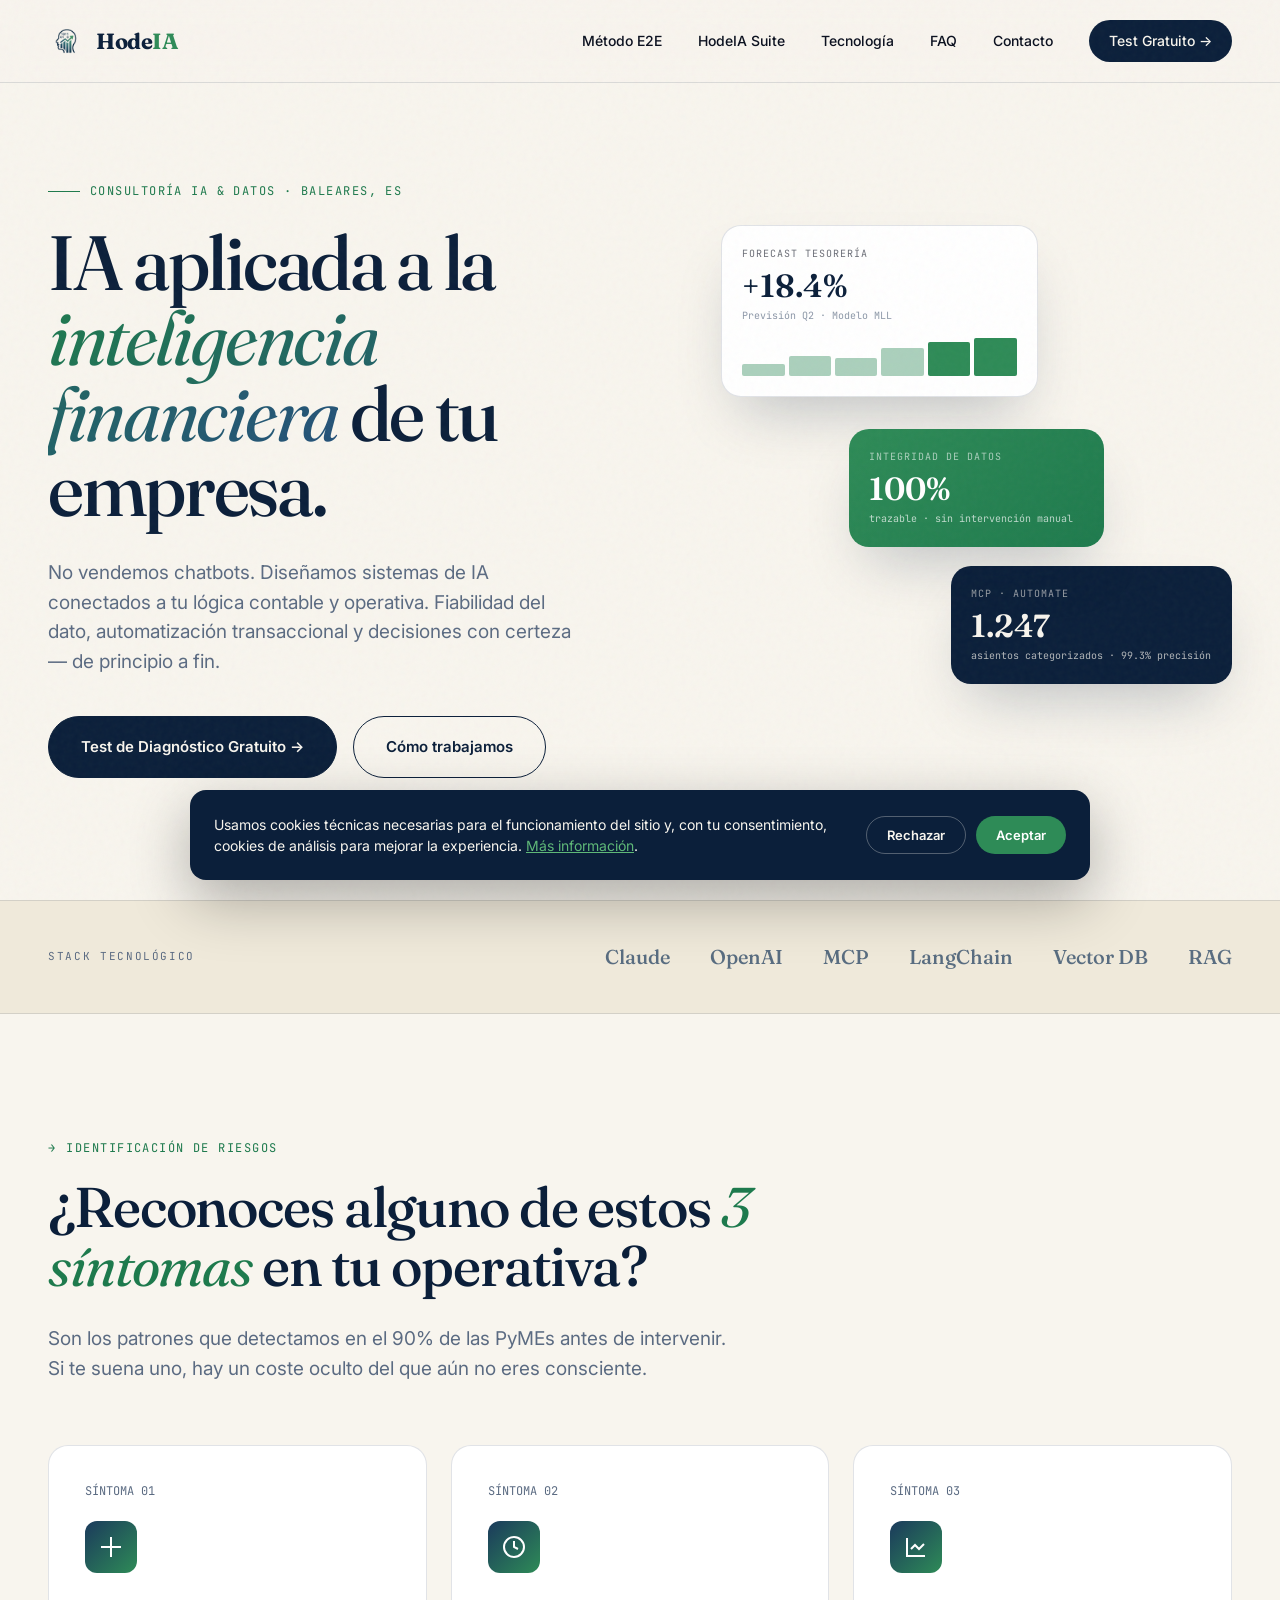
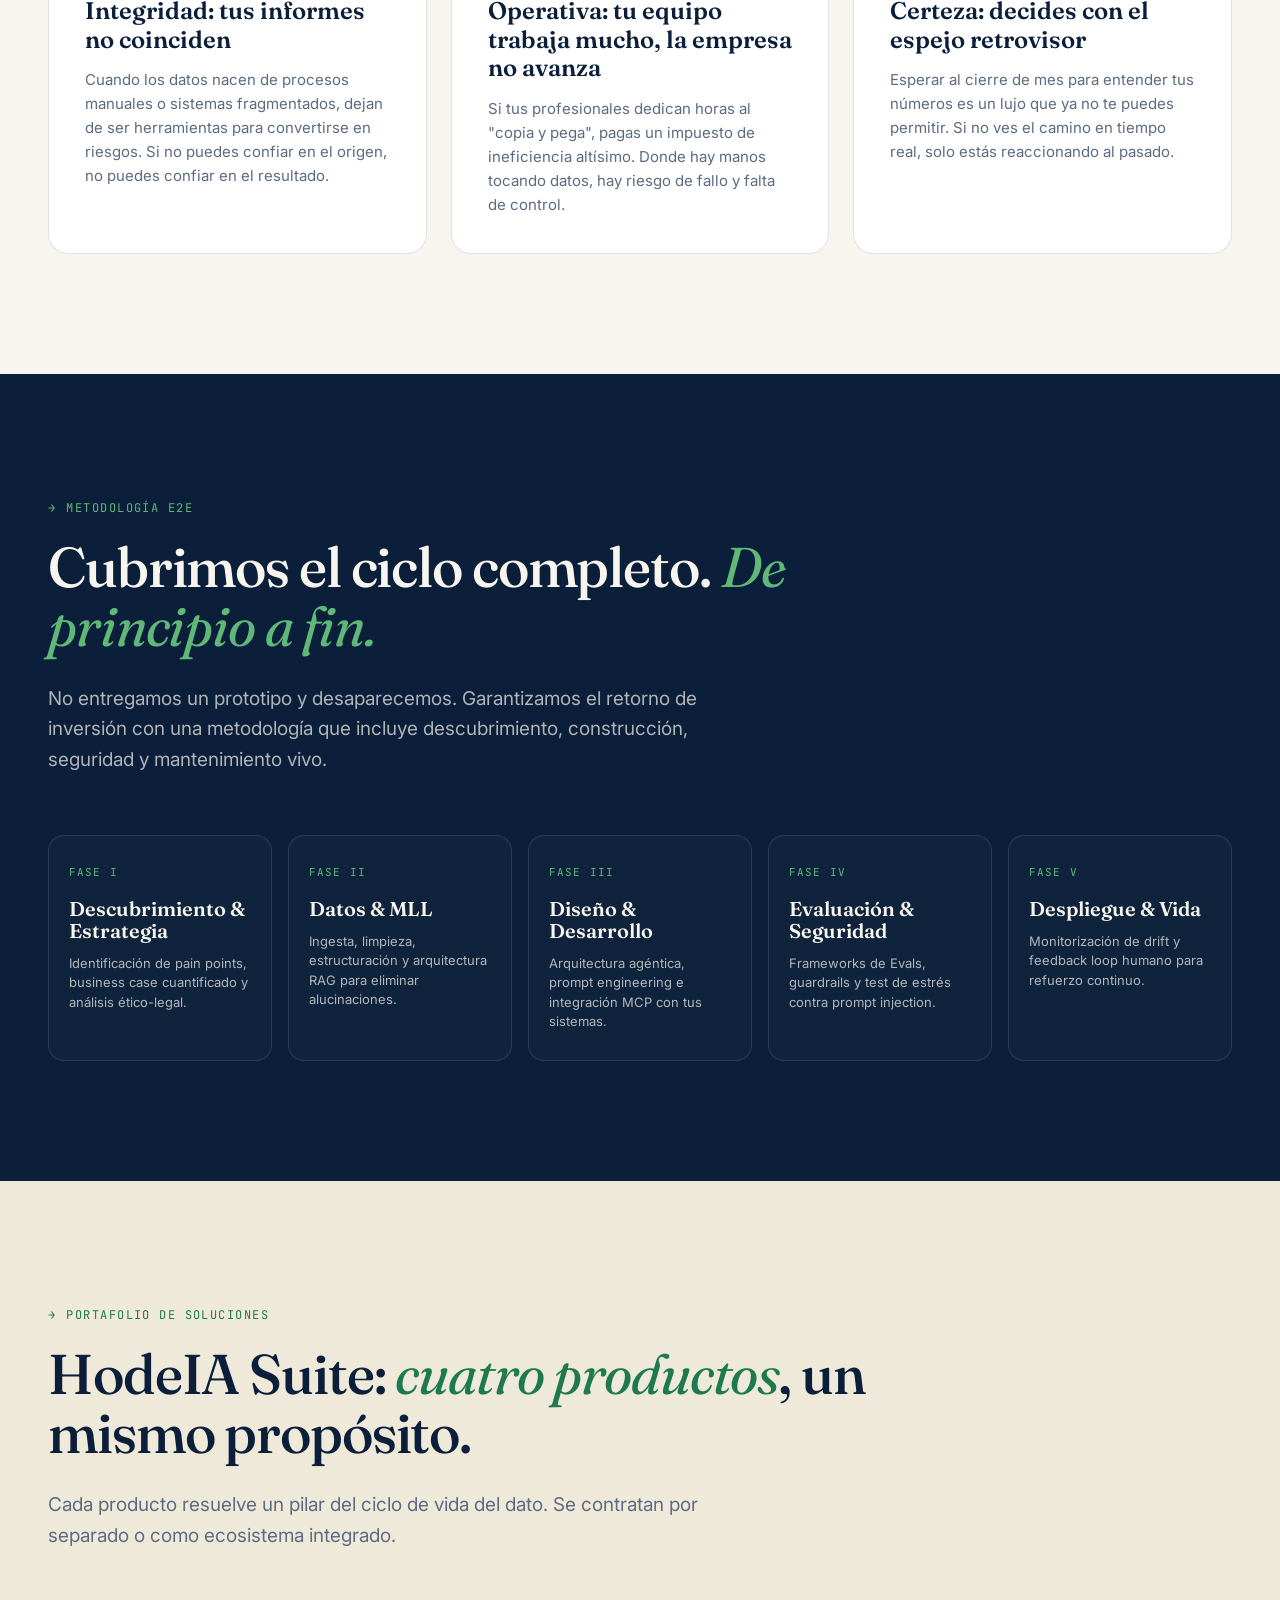
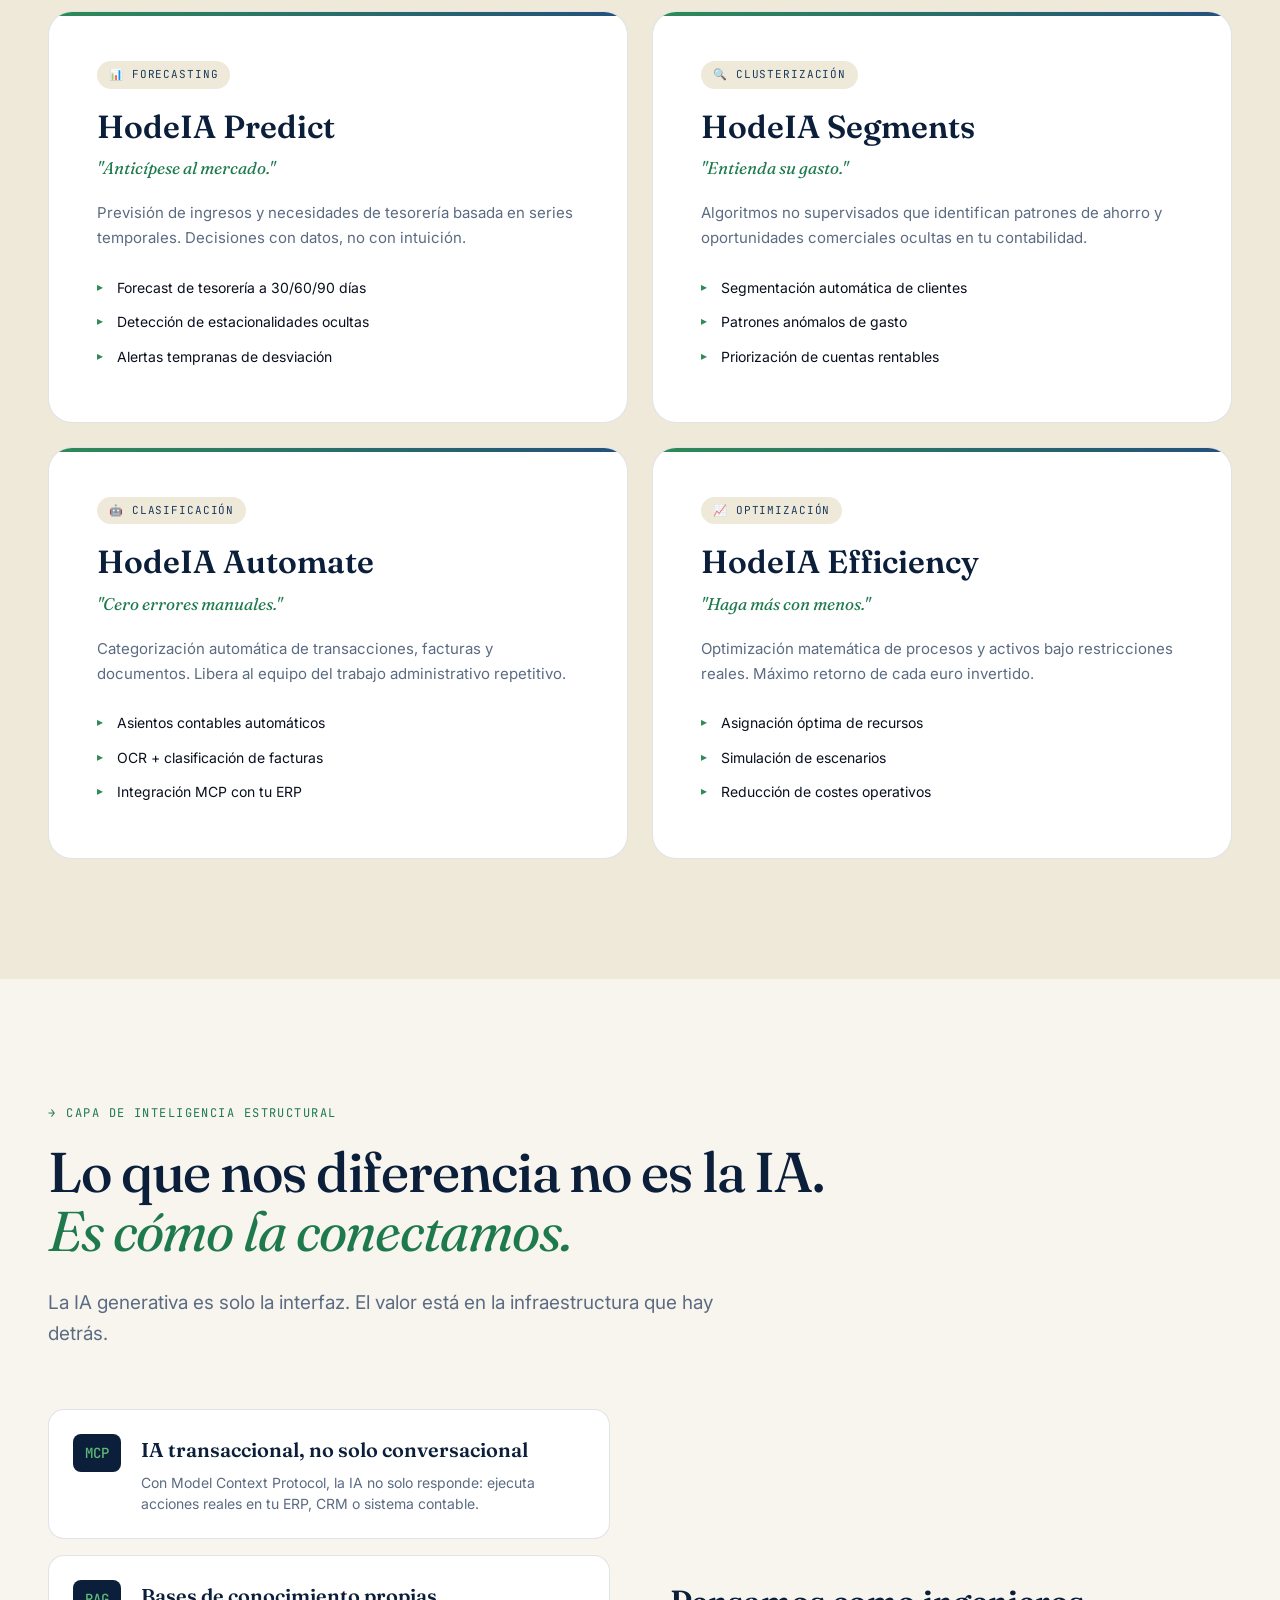
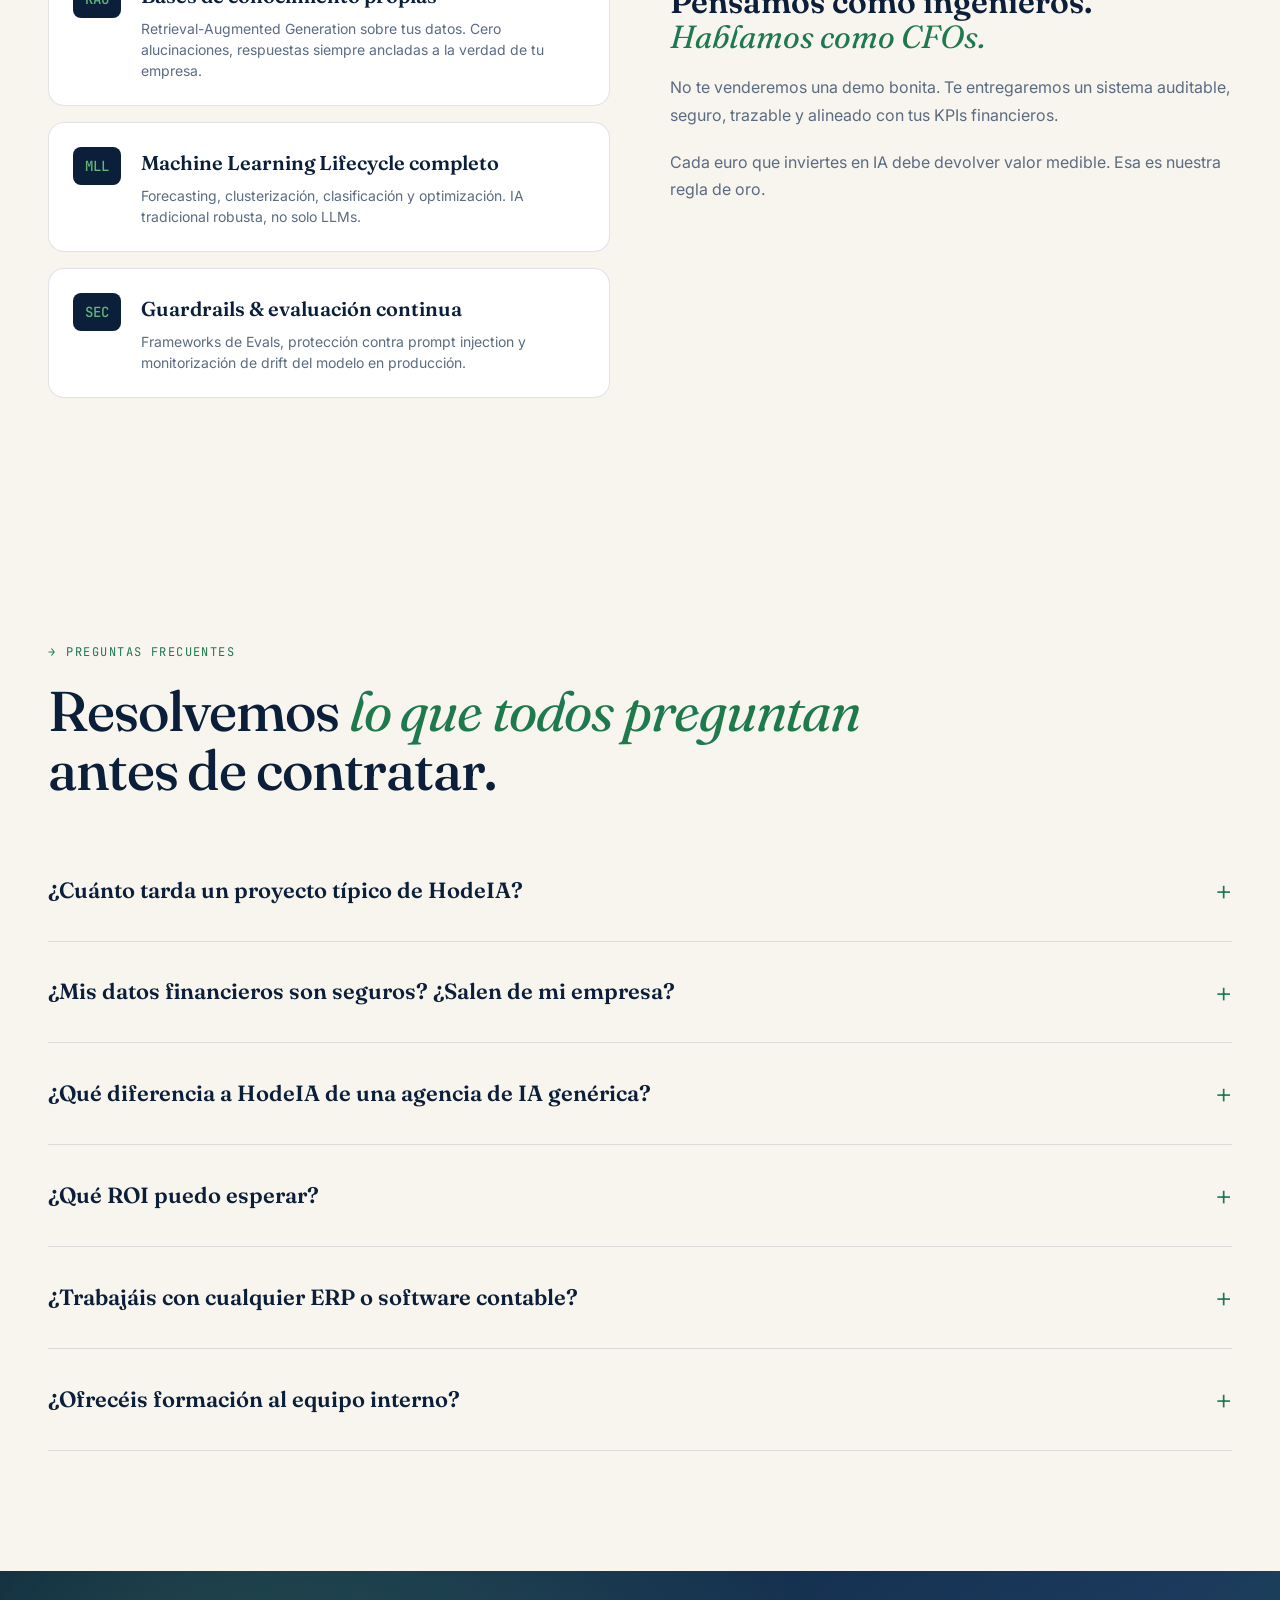
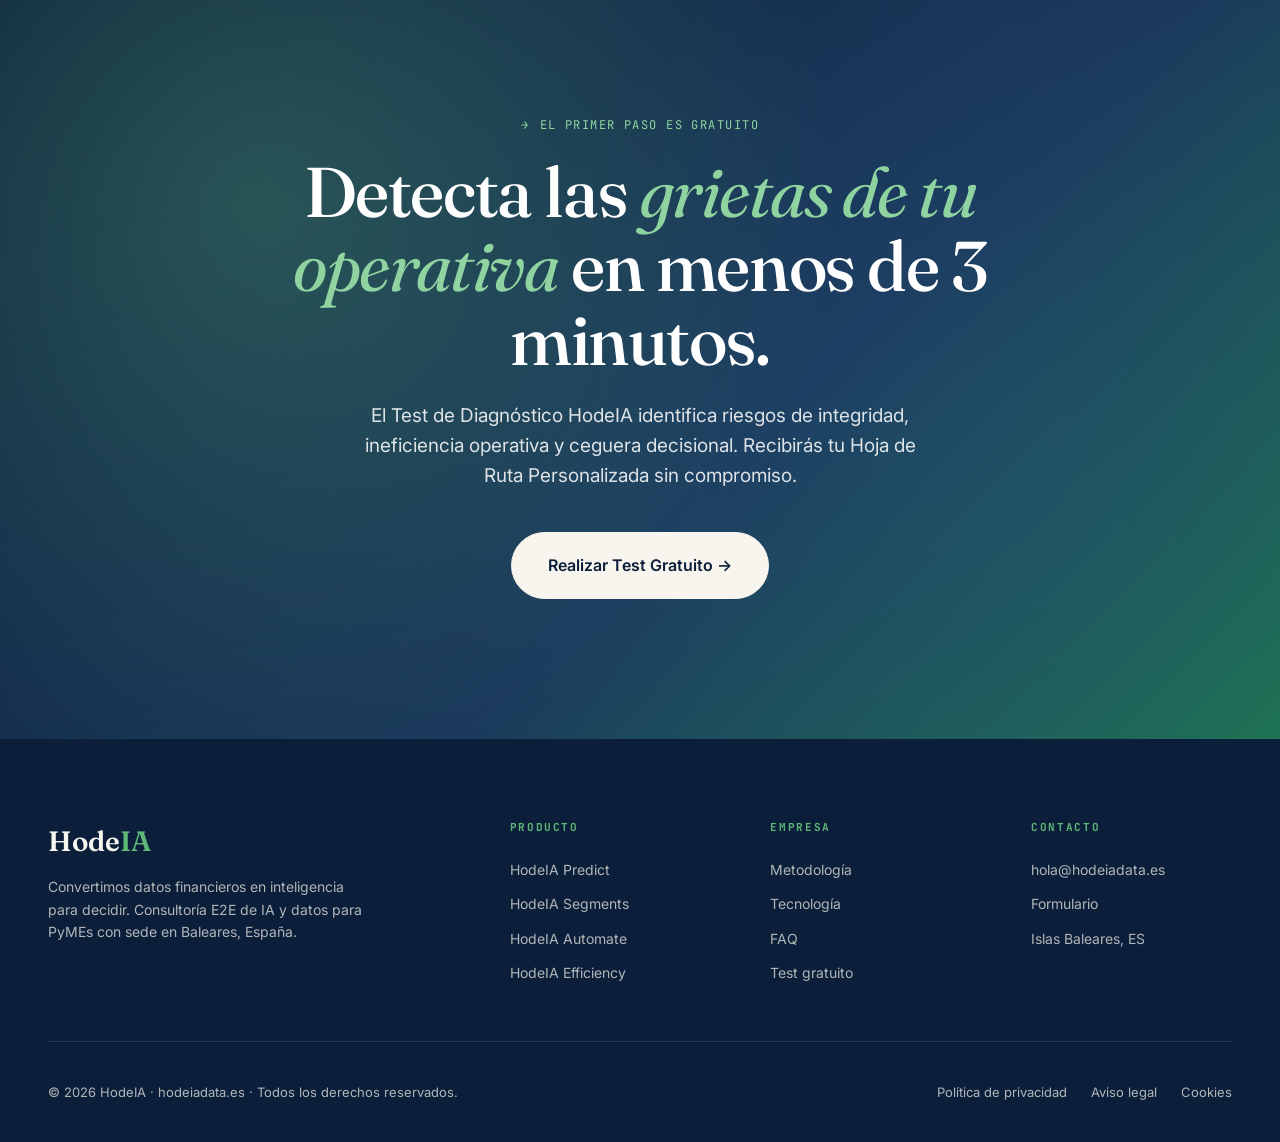
==== commit 686427f1: "Integrar logo real de HodeIA" ====
--- a/index.html
+++ b/index.html
@@ -25,7 +25,8 @@
 <meta name="twitter:description" content="Consultoría E2E de IA y datos para PyMEs." />
 
 <!-- FAVICON -->
-<link rel="icon" type="image/svg+xml" href="/favicon.svg" />
+<link rel="icon" type="image/png" href="/favicon-64.png" />
+<link rel="apple-touch-icon" href="/apple-touch-icon.png" />
 <link rel="apple-touch-icon" href="/apple-touch-icon.png" />
 
 <!-- FUENTES -->
@@ -60,8 +61,7 @@
 <!-- ============ NAV ============ -->
 <nav>
   <a href="/" class="logo">
-    <span class="logo-mark">H</span>
-    HodeIA
+    <span class="logo-mark"></span><span class="logo-text"><span class="hode">Hode</span><span class="ia">IA</span></span>
   </a>
   <div class="nav-links">
     <a href="#metodo">Método E2E</a>
@@ -355,7 +355,7 @@
 <footer>
   <div class="footer-grid">
     <div class="footer-brand">
-      <h3>HodeIA</h3>
+      <h3><span class="hode">Hode</span><span class="ia">IA</span></h3>
       <p>Convertimos datos financieros en inteligencia para decidir. Consultoría E2E de IA y datos para PyMEs con sede en Baleares, España.</p>
     </div>
     <div class="footer-col">
--- a/styles.css
+++ b/styles.css
@@ -52,13 +52,21 @@
   text-decoration: none;
 }
 .logo-mark {
-  width: 32px; height: 32px;
-  background: linear-gradient(135deg, var(--navy-800), var(--green-500));
-  border-radius: 8px;
-  display: grid; place-items: center;
-  color: white; font-weight: 900; font-size: 14px;
-  font-family: 'JetBrains Mono', monospace;
-}
+  width: 38px; height: 38px;
+  background-image: url('/logo-icon.png');
+  background-size: contain;
+  background-repeat: no-repeat;
+  background-position: center;
+  flex-shrink: 0;
+}
+.logo-text {
+  display: inline-flex;
+  align-items: baseline;
+}
+.logo-text .hode { color: var(--navy-900); }
+.logo-text .ia { color: var(--green-500); font-weight: 700; letter-spacing: 0.02em; }
+.footer-brand h3 .hode { color: var(--cream); }
+.footer-brand h3 .ia { color: var(--green-400); }
 .nav-links { display: flex; gap: 36px; align-items: center; }
 .nav-links a {
   text-decoration: none; color: var(--ink);
